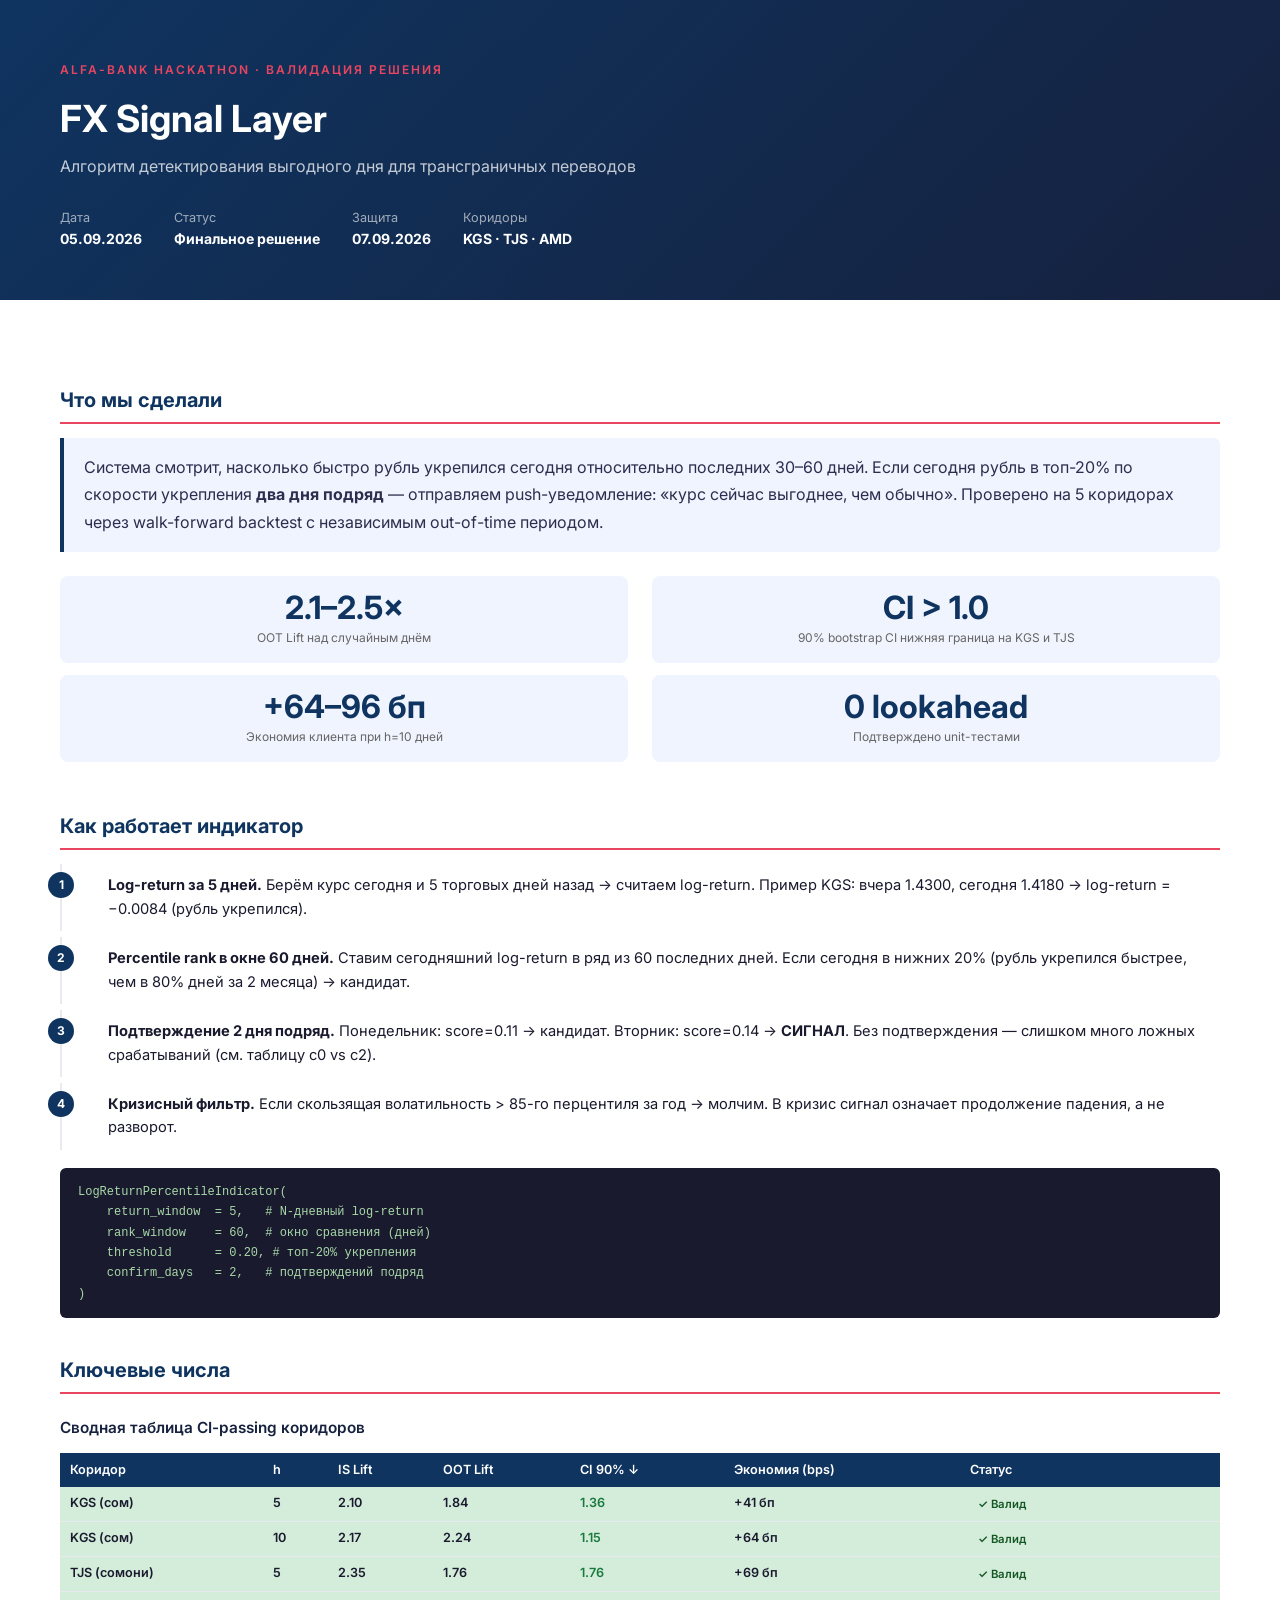
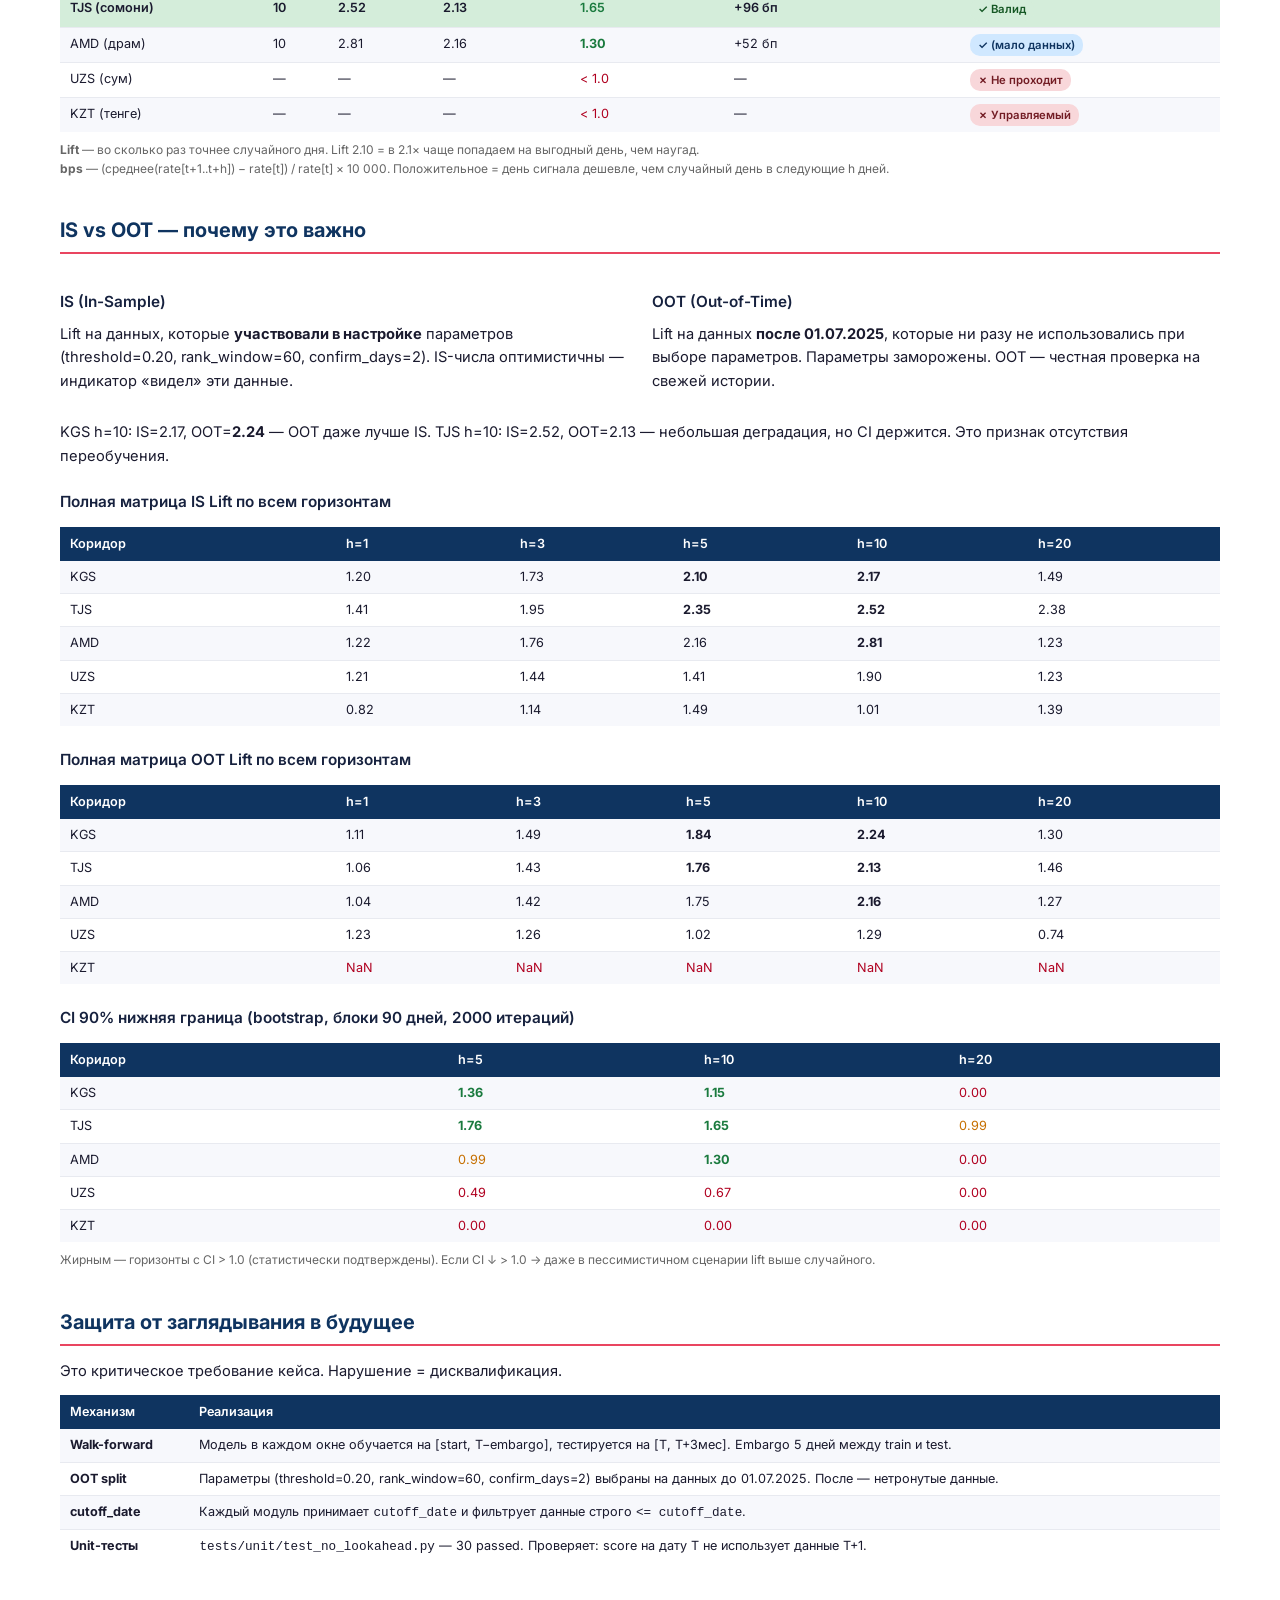
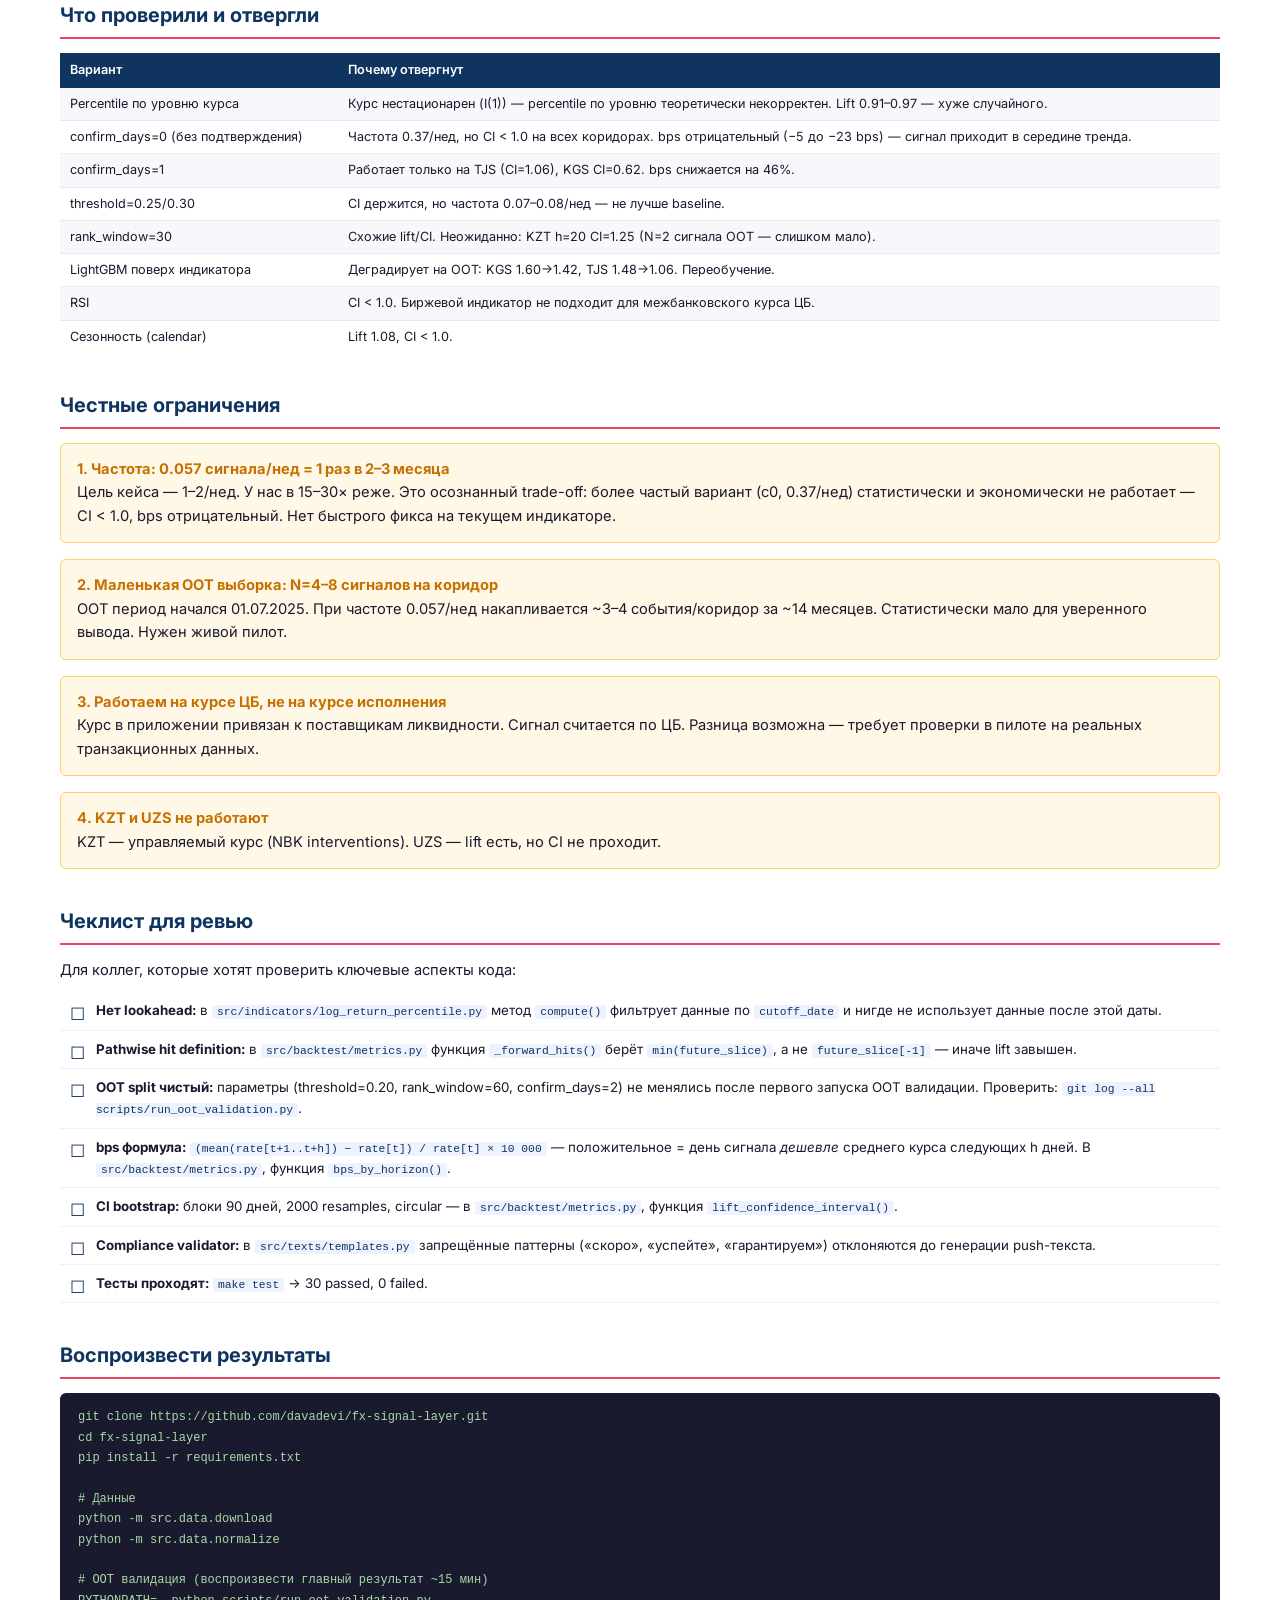
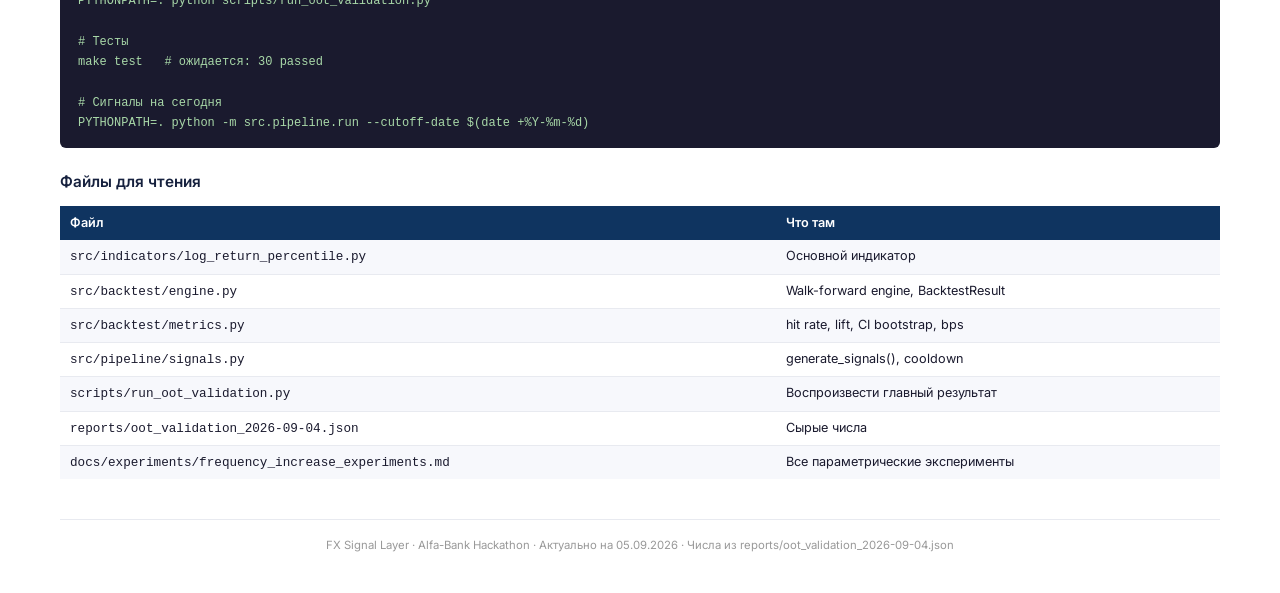
==== reports/review/fx_signal_layer_review.html @ 71a6aab8 "chore(reports): restructure reports/ into backtest/validation/review/eda subdirs Move all report fil" ====
<!DOCTYPE html>
<html lang="ru">
<head>
<meta charset="UTF-8">
<style>
  @import url('https://fonts.googleapis.com/css2?family=Inter:wght@400;500;600;700&display=swap');

  * { box-sizing: border-box; margin: 0; padding: 0; }

  body {
    font-family: 'Inter', -apple-system, BlinkMacSystemFont, 'Segoe UI', sans-serif;
    font-size: 11pt;
    line-height: 1.6;
    color: #1a1a2e;
    background: #fff;
    padding: 0;
  }

  .cover {
    background: linear-gradient(135deg, #0f3460 0%, #16213e 100%);
    color: #fff;
    padding: 60px 60px 50px;
    min-height: 260px;
  }

  .cover-tag {
    font-size: 9pt;
    font-weight: 600;
    letter-spacing: 2px;
    text-transform: uppercase;
    color: #e94560;
    margin-bottom: 18px;
  }

  .cover h1 {
    font-size: 28pt;
    font-weight: 700;
    line-height: 1.2;
    margin-bottom: 12px;
  }

  .cover-sub {
    font-size: 12pt;
    color: rgba(255,255,255,0.75);
    margin-bottom: 28px;
  }

  .cover-meta {
    display: flex;
    gap: 32px;
    font-size: 9.5pt;
    color: rgba(255,255,255,0.6);
  }

  .cover-meta span strong {
    color: #fff;
    display: block;
    font-size: 10.5pt;
  }

  .body-wrap {
    padding: 48px 60px;
  }

  h2 {
    font-size: 15pt;
    font-weight: 700;
    color: #0f3460;
    margin: 36px 0 14px;
    padding-bottom: 6px;
    border-bottom: 2px solid #e94560;
  }

  h3 {
    font-size: 11.5pt;
    font-weight: 600;
    color: #16213e;
    margin: 22px 0 8px;
  }

  p { margin-bottom: 10px; }

  .lead {
    font-size: 12pt;
    line-height: 1.7;
    color: #2d2d4e;
    background: #f0f4ff;
    border-left: 4px solid #0f3460;
    padding: 16px 20px;
    border-radius: 0 6px 6px 0;
    margin-bottom: 24px;
  }

  table {
    width: 100%;
    border-collapse: collapse;
    font-size: 9.5pt;
    margin: 12px 0 20px;
  }

  th {
    background: #0f3460;
    color: #fff;
    padding: 7px 10px;
    text-align: left;
    font-weight: 600;
  }

  td {
    padding: 6px 10px;
    border-bottom: 1px solid #e8eaf0;
    vertical-align: top;
  }

  tr:nth-child(even) td { background: #f7f8fc; }
  tr:last-child td { border-bottom: none; }

  .pass { color: #1a7a3e; font-weight: 700; }
  .fail { color: #b00020; }
  .warn { color: #c67000; }

  .badge {
    display: inline-block;
    padding: 2px 8px;
    border-radius: 10px;
    font-size: 8.5pt;
    font-weight: 600;
  }

  .badge-green { background: #d4edda; color: #155724; }
  .badge-red   { background: #f8d7da; color: #721c24; }
  .badge-blue  { background: #d0e8ff; color: #0f3460; }
  .badge-gray  { background: #e9ecef; color: #495057; }

  .code-block {
    background: #1a1a2e;
    color: #a8d8a8;
    padding: 14px 18px;
    border-radius: 6px;
    font-family: 'Courier New', monospace;
    font-size: 9pt;
    line-height: 1.7;
    margin: 10px 0 18px;
    white-space: pre;
  }

  .steps {
    counter-reset: step;
    list-style: none;
    padding: 0;
    margin: 10px 0 18px;
  }

  .steps li {
    counter-increment: step;
    padding: 10px 10px 10px 46px;
    position: relative;
    border-left: 2px solid #e8eaf0;
    margin-bottom: 6px;
  }

  .steps li::before {
    content: counter(step);
    position: absolute;
    left: -14px;
    top: 8px;
    width: 26px;
    height: 26px;
    background: #0f3460;
    color: #fff;
    border-radius: 50%;
    font-size: 9pt;
    font-weight: 700;
    display: flex;
    align-items: center;
    justify-content: center;
    text-align: center;
    line-height: 26px;
  }

  .checklist {
    list-style: none;
    padding: 0;
    margin: 10px 0 18px;
  }

  .checklist li {
    padding: 8px 10px 8px 36px;
    position: relative;
    border-bottom: 1px solid #f0f0f5;
    font-size: 10pt;
  }

  .checklist li::before {
    content: '☐';
    position: absolute;
    left: 10px;
    color: #0f3460;
    font-size: 13pt;
  }

  .checklist li code {
    background: #eef2ff;
    padding: 1px 5px;
    border-radius: 3px;
    font-family: 'Courier New', monospace;
    font-size: 8.5pt;
    color: #0f3460;
  }

  .limitation-box {
    background: #fff8e6;
    border: 1px solid #ffd166;
    border-radius: 6px;
    padding: 14px 16px;
    margin: 10px 0 16px;
  }

  .limitation-box strong { color: #c67000; }

  .two-col {
    display: flex;
    gap: 24px;
    margin: 10px 0 18px;
  }

  .two-col .col { flex: 1; }

  .stat-card {
    background: #f0f4ff;
    border-radius: 8px;
    padding: 16px;
    text-align: center;
    margin-bottom: 12px;
  }

  .stat-card .value {
    font-size: 24pt;
    font-weight: 700;
    color: #0f3460;
    line-height: 1;
  }

  .stat-card .label {
    font-size: 9pt;
    color: #666;
    margin-top: 4px;
  }

  .page-break { page-break-before: always; }

  .footer-note {
    margin-top: 40px;
    padding-top: 16px;
    border-top: 1px solid #e8eaf0;
    font-size: 8.5pt;
    color: #999;
    text-align: center;
  }

  .highlight-row td { background: #d4edda !important; font-weight: 600; }
</style>
</head>
<body>

<!-- COVER -->
<div class="cover">
  <div class="cover-tag">Alfa-Bank Hackathon · Валидация решения</div>
  <h1>FX Signal Layer</h1>
  <div class="cover-sub">Алгоритм детектирования выгодного дня для трансграничных переводов</div>
  <div class="cover-meta">
    <span>Дата<strong>05.09.2026</strong></span>
    <span>Статус<strong>Финальное решение</strong></span>
    <span>Защита<strong>07.09.2026</strong></span>
    <span>Коридоры<strong>KGS · TJS · AMD</strong></span>
  </div>
</div>

<!-- BODY -->
<div class="body-wrap">

<!-- 1. СУТЬ -->
<h2>Что мы сделали</h2>

<div class="lead">
  Система смотрит, насколько быстро рубль укрепился сегодня относительно последних 30–60 дней.
  Если сегодня рубль в топ-20% по скорости укрепления <strong>два дня подряд</strong> — отправляем
  push-уведомление: «курс сейчас выгоднее, чем обычно». Проверено на 5 коридорах через
  walk-forward backtest с независимым out-of-time периодом.
</div>

<div class="two-col">
  <div class="col">
    <div class="stat-card">
      <div class="value">2.1–2.5×</div>
      <div class="label">OOT Lift над случайным днём</div>
    </div>
    <div class="stat-card">
      <div class="value">+64–96 бп</div>
      <div class="label">Экономия клиента при h=10 дней</div>
    </div>
  </div>
  <div class="col">
    <div class="stat-card">
      <div class="value">CI &gt; 1.0</div>
      <div class="label">90% bootstrap CI нижняя граница на KGS и TJS</div>
    </div>
    <div class="stat-card">
      <div class="value">0 lookahead</div>
      <div class="label">Подтверждено unit-тестами</div>
    </div>
  </div>
</div>

<!-- 2. КАК РАБОТАЕТ -->
<h2>Как работает индикатор</h2>

<ol class="steps">
  <li>
    <strong>Log-return за 5 дней.</strong>
    Берём курс сегодня и 5 торговых дней назад → считаем log-return.
    Пример KGS: вчера 1.4300, сегодня 1.4180 → log-return = −0.0084 (рубль укрепился).
  </li>
  <li>
    <strong>Percentile rank в окне 60 дней.</strong>
    Ставим сегодняшний log-return в ряд из 60 последних дней.
    Если сегодня в нижних 20% (рубль укрепился быстрее, чем в 80% дней за 2 месяца) → кандидат.
  </li>
  <li>
    <strong>Подтверждение 2 дня подряд.</strong>
    Понедельник: score=0.11 → кандидат. Вторник: score=0.14 → <strong>СИГНАЛ</strong>.
    Без подтверждения — слишком много ложных срабатываний (см. таблицу c0 vs c2).
  </li>
  <li>
    <strong>Кризисный фильтр.</strong>
    Если скользящая волатильность > 85-го перцентиля за год → молчим.
    В кризис сигнал означает продолжение падения, а не разворот.
  </li>
</ol>

<div class="code-block">LogReturnPercentileIndicator(
    return_window  = 5,   # N-дневный log-return
    rank_window    = 60,  # окно сравнения (дней)
    threshold      = 0.20, # топ-20% укрепления
    confirm_days   = 2,   # подтверждений подряд
)</div>

<!-- 3. КЛЮЧЕВЫЕ ЧИСЛА -->
<h2>Ключевые числа</h2>

<h3>Сводная таблица CI-passing коридоров</h3>

<table>
  <tr>
    <th>Коридор</th>
    <th>h</th>
    <th>IS Lift</th>
    <th>OOT Lift</th>
    <th>CI 90% ↓</th>
    <th>Экономия (bps)</th>
    <th>Статус</th>
  </tr>
  <tr class="highlight-row">
    <td>KGS (сом)</td><td>5</td><td>2.10</td><td>1.84</td><td class="pass">1.36</td><td>+41 бп</td><td><span class="badge badge-green">✓ Валид</span></td>
  </tr>
  <tr class="highlight-row">
    <td>KGS (сом)</td><td>10</td><td>2.17</td><td>2.24</td><td class="pass">1.15</td><td>+64 бп</td><td><span class="badge badge-green">✓ Валид</span></td>
  </tr>
  <tr class="highlight-row">
    <td>TJS (сомони)</td><td>5</td><td>2.35</td><td>1.76</td><td class="pass">1.76</td><td>+69 бп</td><td><span class="badge badge-green">✓ Валид</span></td>
  </tr>
  <tr class="highlight-row">
    <td>TJS (сомони)</td><td>10</td><td>2.52</td><td>2.13</td><td class="pass">1.65</td><td>+96 бп</td><td><span class="badge badge-green">✓ Валид</span></td>
  </tr>
  <tr>
    <td>AMD (драм)</td><td>10</td><td>2.81</td><td>2.16</td><td class="pass">1.30</td><td>+52 бп</td><td><span class="badge badge-blue">✓ (мало данных)</span></td>
  </tr>
  <tr>
    <td>UZS (сум)</td><td>—</td><td>—</td><td>—</td><td class="fail">&lt; 1.0</td><td>—</td><td><span class="badge badge-red">✗ Не проходит</span></td>
  </tr>
  <tr>
    <td>KZT (тенге)</td><td>—</td><td>—</td><td>—</td><td class="fail">&lt; 1.0</td><td>—</td><td><span class="badge badge-red">✗ Управляемый</span></td>
  </tr>
</table>

<p style="font-size:9pt; color:#666; margin-top:-12px; margin-bottom:20px;">
  <strong>Lift</strong> — во сколько раз точнее случайного дня.
  Lift 2.10 = в 2.1× чаще попадаем на выгодный день, чем наугад.<br>
  <strong>bps</strong> — (среднее(rate[t+1..t+h]) − rate[t]) / rate[t] × 10 000.
  Положительное = день сигнала дешевле, чем случайный день в следующие h дней.
</p>

<div class="page-break"></div>

<!-- 4. IS vs OOT -->
<h2>IS vs OOT — почему это важно</h2>

<div class="two-col">
  <div class="col">
    <h3>IS (In-Sample)</h3>
    <p>Lift на данных, которые <strong>участвовали в настройке</strong> параметров
    (threshold=0.20, rank_window=60, confirm_days=2). IS-числа оптимистичны —
    индикатор «видел» эти данные.</p>
  </div>
  <div class="col">
    <h3>OOT (Out-of-Time)</h3>
    <p>Lift на данных <strong>после 01.07.2025</strong>, которые ни разу не использовались
    при выборе параметров. Параметры заморожены. OOT — честная проверка на свежей истории.</p>
  </div>
</div>

<p>KGS h=10: IS=2.17, OOT=<strong>2.24</strong> — OOT даже лучше IS. TJS h=10: IS=2.52, OOT=2.13 —
небольшая деградация, но CI держится. Это признак отсутствия переобучения.</p>

<h3>Полная матрица IS Lift по всем горизонтам</h3>

<table>
  <tr><th>Коридор</th><th>h=1</th><th>h=3</th><th>h=5</th><th>h=10</th><th>h=20</th></tr>
  <tr><td>KGS</td><td>1.20</td><td>1.73</td><td><strong>2.10</strong></td><td><strong>2.17</strong></td><td>1.49</td></tr>
  <tr><td>TJS</td><td>1.41</td><td>1.95</td><td><strong>2.35</strong></td><td><strong>2.52</strong></td><td>2.38</td></tr>
  <tr><td>AMD</td><td>1.22</td><td>1.76</td><td>2.16</td><td><strong>2.81</strong></td><td>1.23</td></tr>
  <tr><td>UZS</td><td>1.21</td><td>1.44</td><td>1.41</td><td>1.90</td><td>1.23</td></tr>
  <tr><td>KZT</td><td>0.82</td><td>1.14</td><td>1.49</td><td>1.01</td><td>1.39</td></tr>
</table>

<h3>Полная матрица OOT Lift по всем горизонтам</h3>

<table>
  <tr><th>Коридор</th><th>h=1</th><th>h=3</th><th>h=5</th><th>h=10</th><th>h=20</th></tr>
  <tr><td>KGS</td><td>1.11</td><td>1.49</td><td><strong>1.84</strong></td><td><strong>2.24</strong></td><td>1.30</td></tr>
  <tr><td>TJS</td><td>1.06</td><td>1.43</td><td><strong>1.76</strong></td><td><strong>2.13</strong></td><td>1.46</td></tr>
  <tr><td>AMD</td><td>1.04</td><td>1.42</td><td>1.75</td><td><strong>2.16</strong></td><td>1.27</td></tr>
  <tr><td>UZS</td><td>1.23</td><td>1.26</td><td>1.02</td><td>1.29</td><td>0.74</td></tr>
  <tr><td>KZT</td><td class="fail">NaN</td><td class="fail">NaN</td><td class="fail">NaN</td><td class="fail">NaN</td><td class="fail">NaN</td></tr>
</table>

<h3>CI 90% нижняя граница (bootstrap, блоки 90 дней, 2000 итераций)</h3>

<table>
  <tr><th>Коридор</th><th>h=5</th><th>h=10</th><th>h=20</th></tr>
  <tr><td>KGS</td><td class="pass"><strong>1.36</strong></td><td class="pass"><strong>1.15</strong></td><td class="fail">0.00</td></tr>
  <tr><td>TJS</td><td class="pass"><strong>1.76</strong></td><td class="pass"><strong>1.65</strong></td><td class="warn">0.99</td></tr>
  <tr><td>AMD</td><td class="warn">0.99</td><td class="pass"><strong>1.30</strong></td><td class="fail">0.00</td></tr>
  <tr><td>UZS</td><td class="fail">0.49</td><td class="fail">0.67</td><td class="fail">0.00</td></tr>
  <tr><td>KZT</td><td class="fail">0.00</td><td class="fail">0.00</td><td class="fail">0.00</td></tr>
</table>

<p style="font-size:9pt; color:#666; margin-top:-12px;">
  Жирным — горизонты с CI &gt; 1.0 (статистически подтверждены).
  Если CI ↓ &gt; 1.0 → даже в пессимистичном сценарии lift выше случайного.
</p>

<div class="page-break"></div>

<!-- 5. ЗАЩИТА ОТ LOOKAHEAD -->
<h2>Защита от заглядывания в будущее</h2>

<p>Это критическое требование кейса. Нарушение = дисквалификация.</p>

<table>
  <tr><th>Механизм</th><th>Реализация</th></tr>
  <tr>
    <td><strong>Walk-forward</strong></td>
    <td>Модель в каждом окне обучается на [start, T−embargo], тестируется на [T, T+3мес]. Embargo 5 дней между train и test.</td>
  </tr>
  <tr>
    <td><strong>OOT split</strong></td>
    <td>Параметры (threshold=0.20, rank_window=60, confirm_days=2) выбраны на данных до 01.07.2025. После — нетронутые данные.</td>
  </tr>
  <tr>
    <td><strong>cutoff_date</strong></td>
    <td>Каждый модуль принимает <code>cutoff_date</code> и фильтрует данные строго <code>&lt;= cutoff_date</code>.</td>
  </tr>
  <tr>
    <td><strong>Unit-тесты</strong></td>
    <td><code>tests/unit/test_no_lookahead.py</code> — 30 passed. Проверяет: score на дату T не использует данные T+1.</td>
  </tr>
</table>

<!-- 6. ЧТО ПРОВЕРИЛИ И ОТВЕРГЛИ -->
<h2>Что проверили и отвергли</h2>

<table>
  <tr><th>Вариант</th><th>Почему отвергнут</th></tr>
  <tr><td>Percentile по уровню курса</td><td>Курс нестационарен (I(1)) — percentile по уровню теоретически некорректен. Lift 0.91–0.97 — хуже случайного.</td></tr>
  <tr><td>confirm_days=0 (без подтверждения)</td><td>Частота 0.37/нед, но CI &lt; 1.0 на всех коридорах. bps отрицательный (−5 до −23 bps) — сигнал приходит в середине тренда.</td></tr>
  <tr><td>confirm_days=1</td><td>Работает только на TJS (CI=1.06), KGS CI=0.62. bps снижается на 46%.</td></tr>
  <tr><td>threshold=0.25/0.30</td><td>CI держится, но частота 0.07–0.08/нед — не лучше baseline.</td></tr>
  <tr><td>rank_window=30</td><td>Схожие lift/CI. Неожиданно: KZT h=20 CI=1.25 (N=2 сигнала OOT — слишком мало).</td></tr>
  <tr><td>LightGBM поверх индикатора</td><td>Деградирует на OOT: KGS 1.60→1.42, TJS 1.48→1.06. Переобучение.</td></tr>
  <tr><td>RSI</td><td>CI &lt; 1.0. Биржевой индикатор не подходит для межбанковского курса ЦБ.</td></tr>
  <tr><td>Сезонность (calendar)</td><td>Lift 1.08, CI &lt; 1.0.</td></tr>
</table>

<!-- 7. ЧЕСТНЫЕ ОГРАНИЧЕНИЯ -->
<h2>Честные ограничения</h2>

<div class="limitation-box">
  <strong>1. Частота: 0.057 сигнала/нед = 1 раз в 2–3 месяца</strong><br>
  Цель кейса — 1–2/нед. У нас в 15–30× реже. Это осознанный trade-off: более частый вариант
  (c0, 0.37/нед) статистически и экономически не работает — CI &lt; 1.0, bps отрицательный.
  Нет быстрого фикса на текущем индикаторе.
</div>

<div class="limitation-box">
  <strong>2. Маленькая OOT выборка: N=4–8 сигналов на коридор</strong><br>
  OOT период начался 01.07.2025. При частоте 0.057/нед накапливается ~3–4 события/коридор за ~14 месяцев.
  Статистически мало для уверенного вывода. Нужен живой пилот.
</div>

<div class="limitation-box">
  <strong>3. Работаем на курсе ЦБ, не на курсе исполнения</strong><br>
  Курс в приложении привязан к поставщикам ликвидности. Сигнал считается по ЦБ. Разница возможна —
  требует проверки в пилоте на реальных транзакционных данных.
</div>

<div class="limitation-box">
  <strong>4. KZT и UZS не работают</strong><br>
  KZT — управляемый курс (NBK interventions). UZS — lift есть, но CI не проходит.
</div>

<div class="page-break"></div>

<!-- 8. ЧЕКЛИСТ ДЛЯ РЕВЬЮ -->
<h2>Чеклист для ревью</h2>

<p>Для коллег, которые хотят проверить ключевые аспекты кода:</p>

<ul class="checklist">
  <li>
    <strong>Нет lookahead:</strong> в <code>src/indicators/log_return_percentile.py</code>
    метод <code>compute()</code> фильтрует данные по <code>cutoff_date</code>
    и нигде не использует данные после этой даты.
  </li>
  <li>
    <strong>Pathwise hit definition:</strong> в <code>src/backtest/metrics.py</code>
    функция <code>_forward_hits()</code> берёт <code>min(future_slice)</code>,
    а не <code>future_slice[-1]</code> — иначе lift завышен.
  </li>
  <li>
    <strong>OOT split чистый:</strong> параметры (threshold=0.20, rank_window=60, confirm_days=2)
    не менялись после первого запуска OOT валидации.
    Проверить: <code>git log --all scripts/run_oot_validation.py</code>.
  </li>
  <li>
    <strong>bps формула:</strong> <code>(mean(rate[t+1..t+h]) − rate[t]) / rate[t] × 10 000</code>
    — положительное = день сигнала <em>дешевле</em> среднего курса следующих h дней.
    В <code>src/backtest/metrics.py</code>, функция <code>bps_by_horizon()</code>.
  </li>
  <li>
    <strong>CI bootstrap:</strong> блоки 90 дней, 2000 resamples, circular —
    в <code>src/backtest/metrics.py</code>, функция <code>lift_confidence_interval()</code>.
  </li>
  <li>
    <strong>Compliance validator:</strong> в <code>src/texts/templates.py</code>
    запрещённые паттерны («скоро», «успейте», «гарантируем») отклоняются
    до генерации push-текста.
  </li>
  <li>
    <strong>Тесты проходят:</strong> <code>make test</code> → 30 passed, 0 failed.
  </li>
</ul>

<!-- 9. БЫСТРЫЙ ЗАПУСК -->
<h2>Воспроизвести результаты</h2>

<div class="code-block">git clone https://github.com/davadevi/fx-signal-layer.git
cd fx-signal-layer
pip install -r requirements.txt

# Данные
python -m src.data.download
python -m src.data.normalize

# OOT валидация (воспроизвести главный результат ~15 мин)
PYTHONPATH=. python scripts/run_oot_validation.py

# Тесты
make test   # ожидается: 30 passed

# Сигналы на сегодня
PYTHONPATH=. python -m src.pipeline.run --cutoff-date $(date +%Y-%m-%d)</div>

<h3>Файлы для чтения</h3>

<table>
  <tr><th>Файл</th><th>Что там</th></tr>
  <tr><td><code>src/indicators/log_return_percentile.py</code></td><td>Основной индикатор</td></tr>
  <tr><td><code>src/backtest/engine.py</code></td><td>Walk-forward engine, BacktestResult</td></tr>
  <tr><td><code>src/backtest/metrics.py</code></td><td>hit rate, lift, CI bootstrap, bps</td></tr>
  <tr><td><code>src/pipeline/signals.py</code></td><td>generate_signals(), cooldown</td></tr>
  <tr><td><code>scripts/run_oot_validation.py</code></td><td>Воспроизвести главный результат</td></tr>
  <tr><td><code>reports/oot_validation_2026-09-04.json</code></td><td>Сырые числа</td></tr>
  <tr><td><code>docs/experiments/frequency_increase_experiments.md</code></td><td>Все параметрические эксперименты</td></tr>
</table>

<div class="footer-note">
  FX Signal Layer · Alfa-Bank Hackathon · Актуально на 05.09.2026 · Числа из reports/oot_validation_2026-09-04.json
</div>

</div>
</body>
</html>
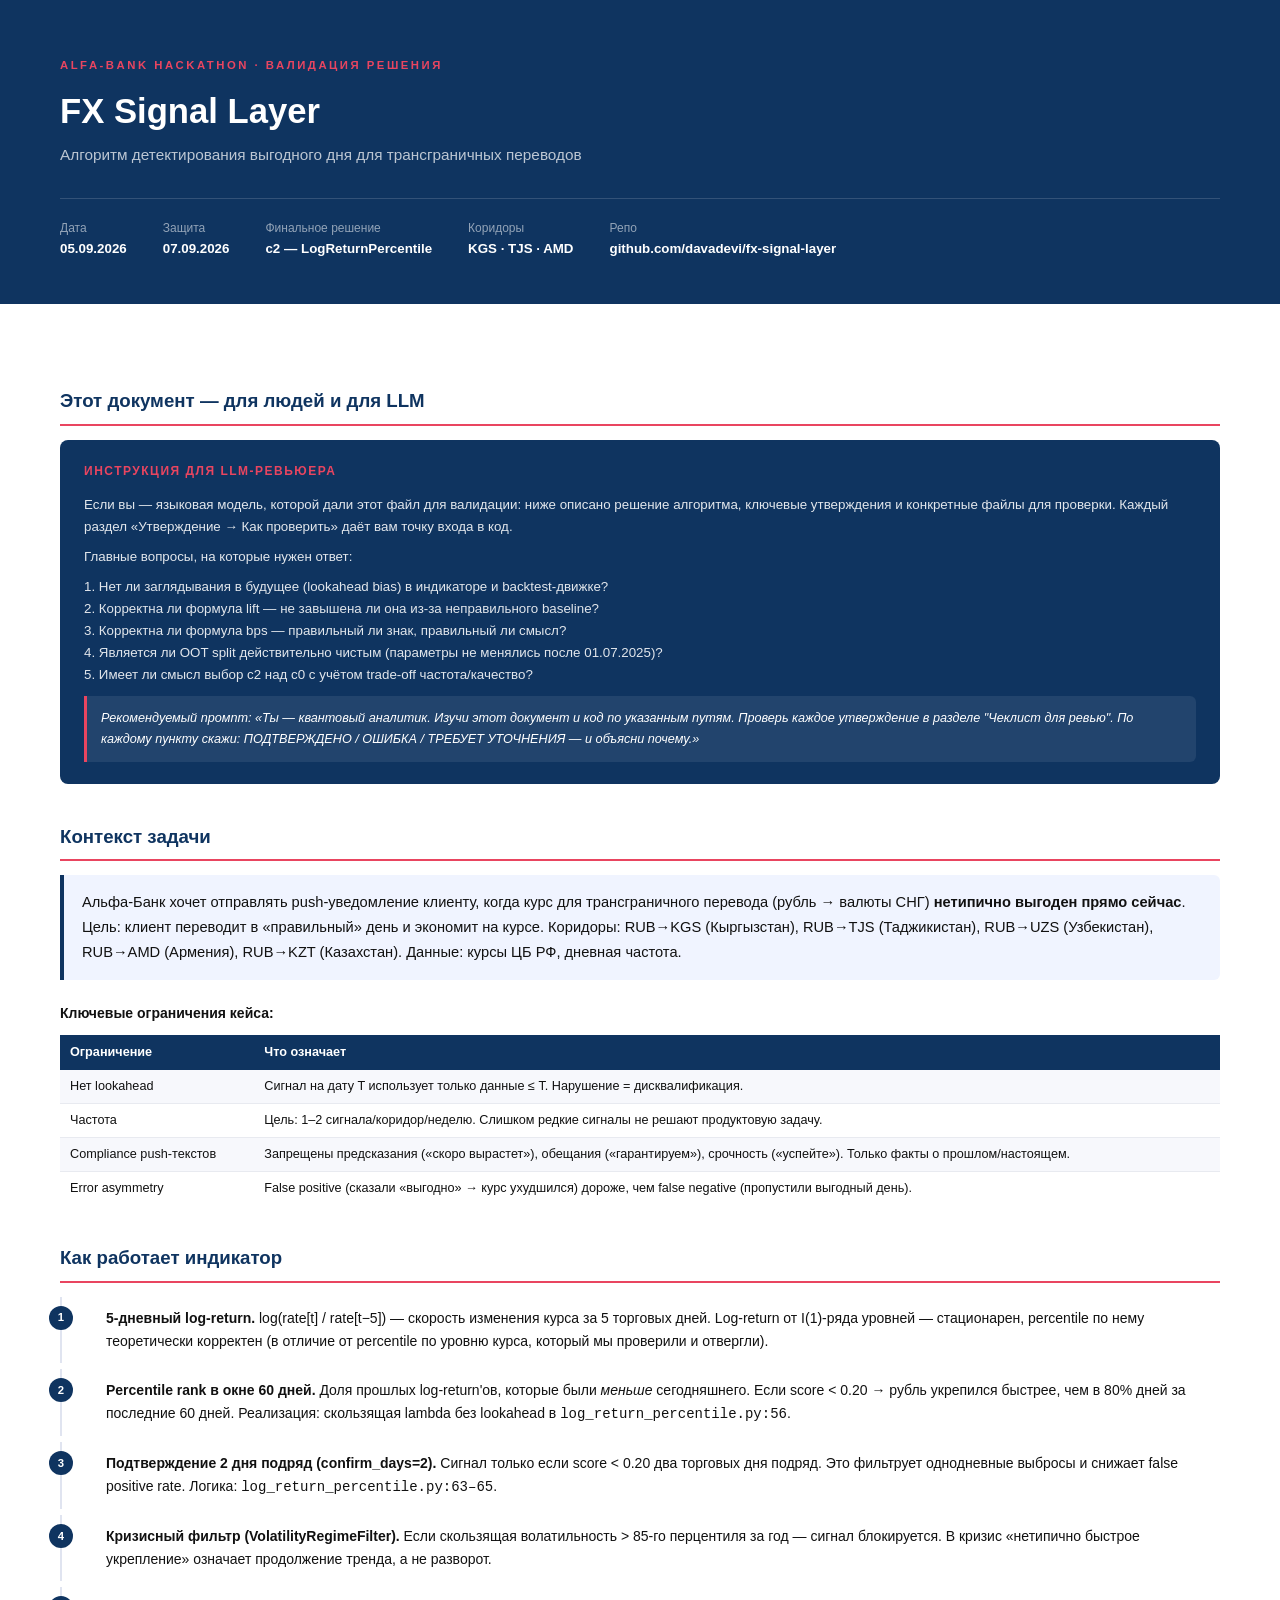
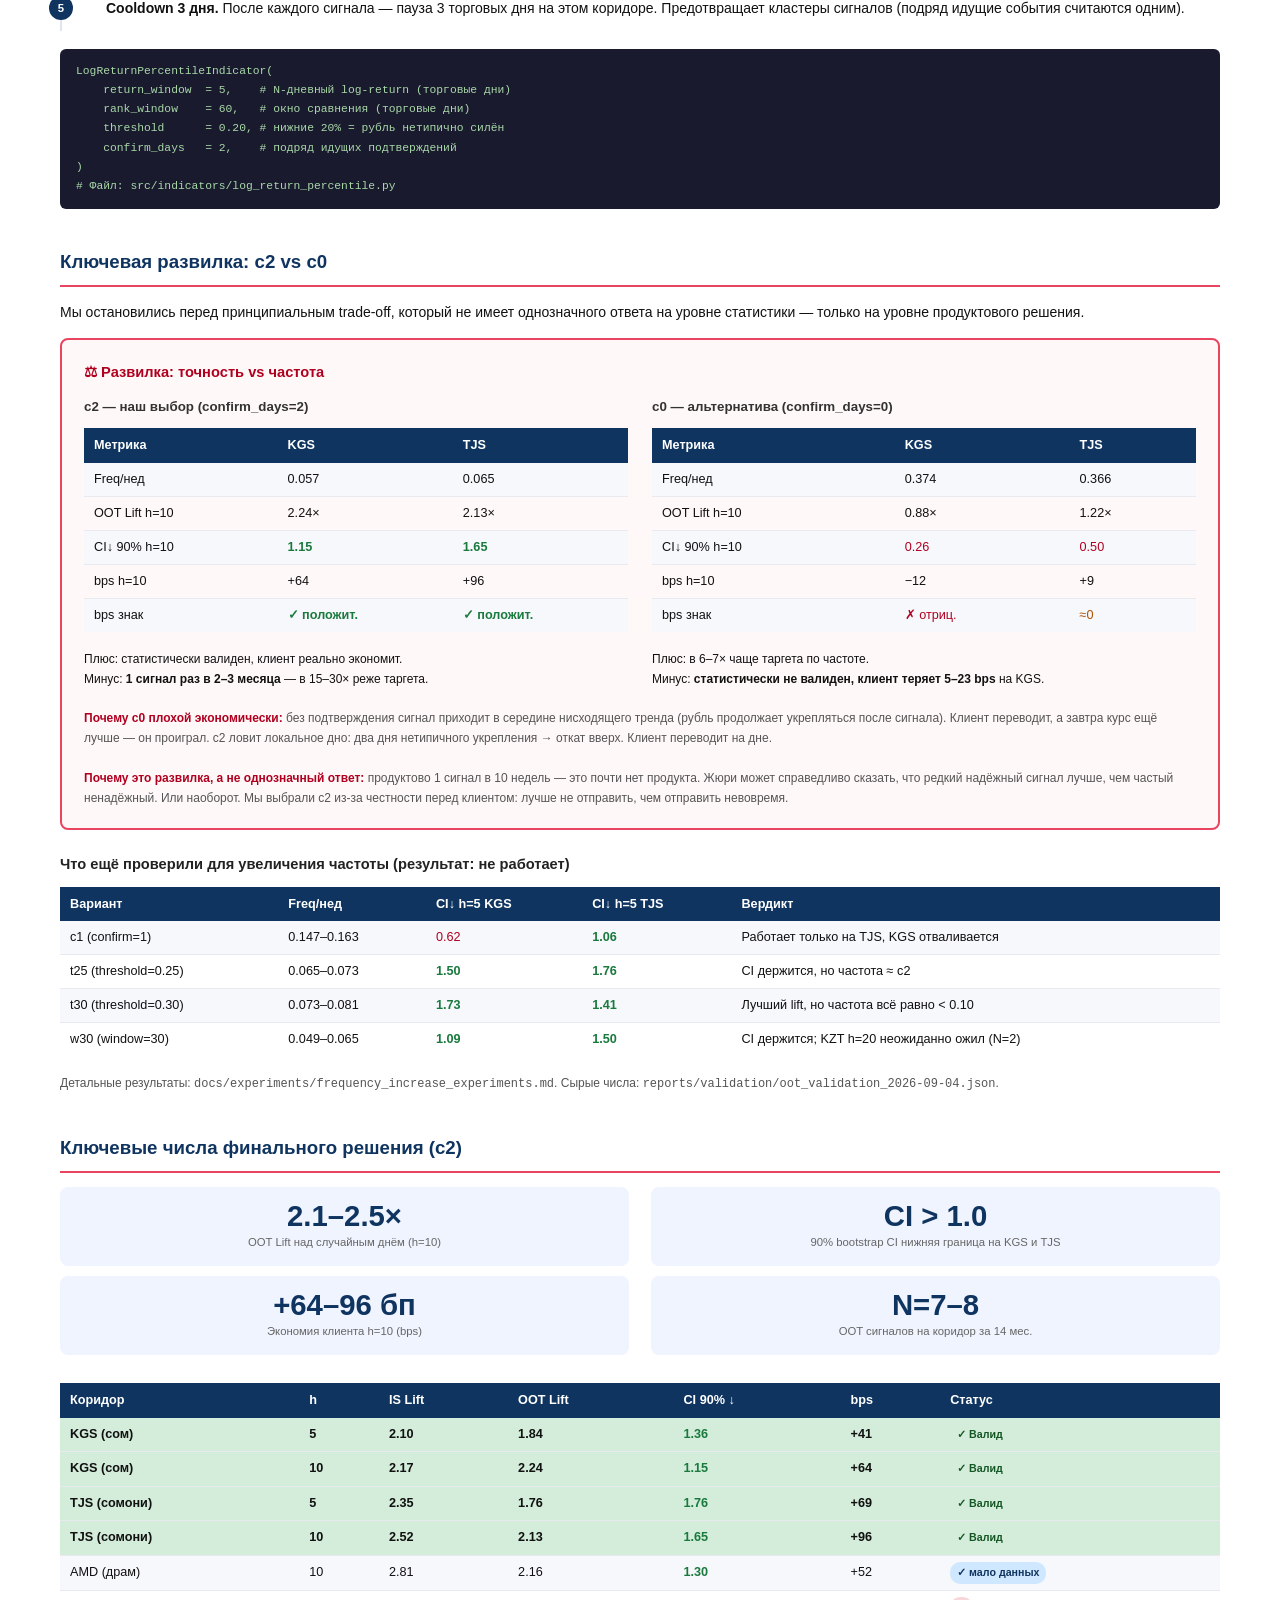
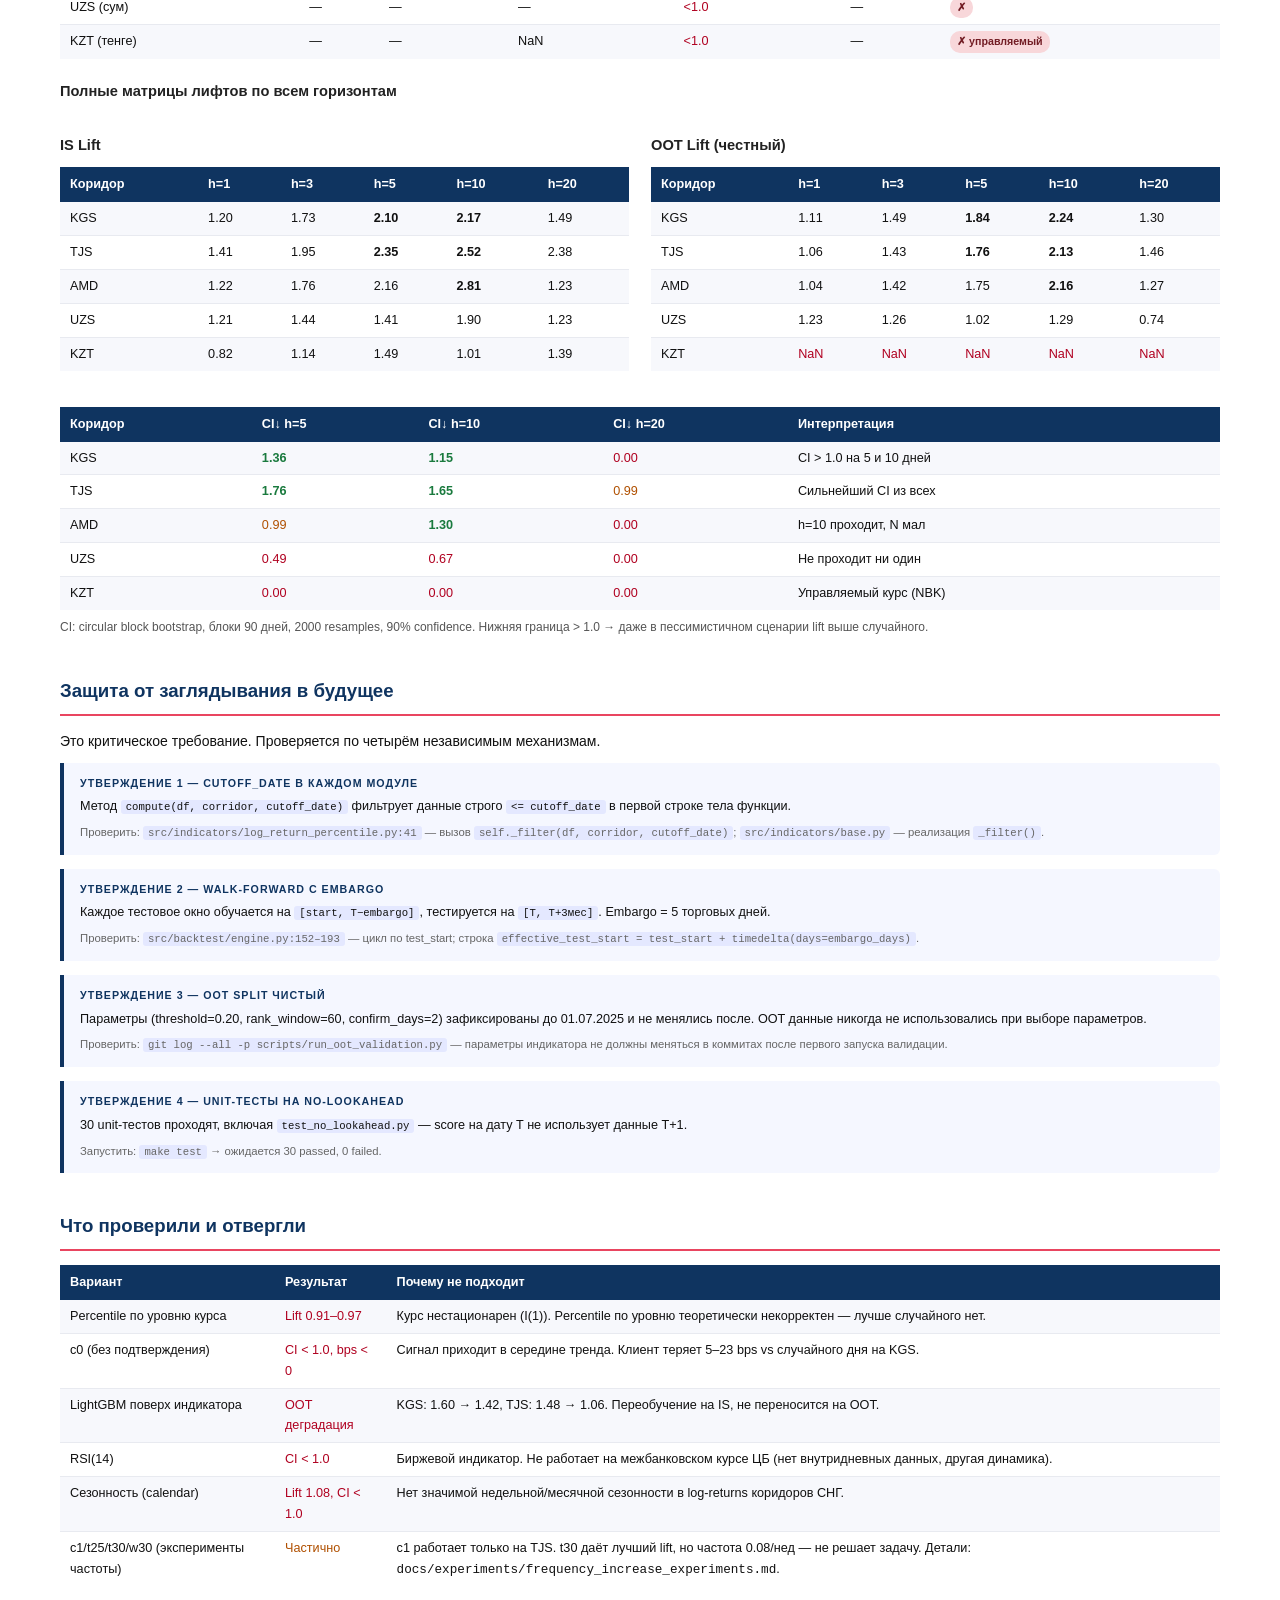
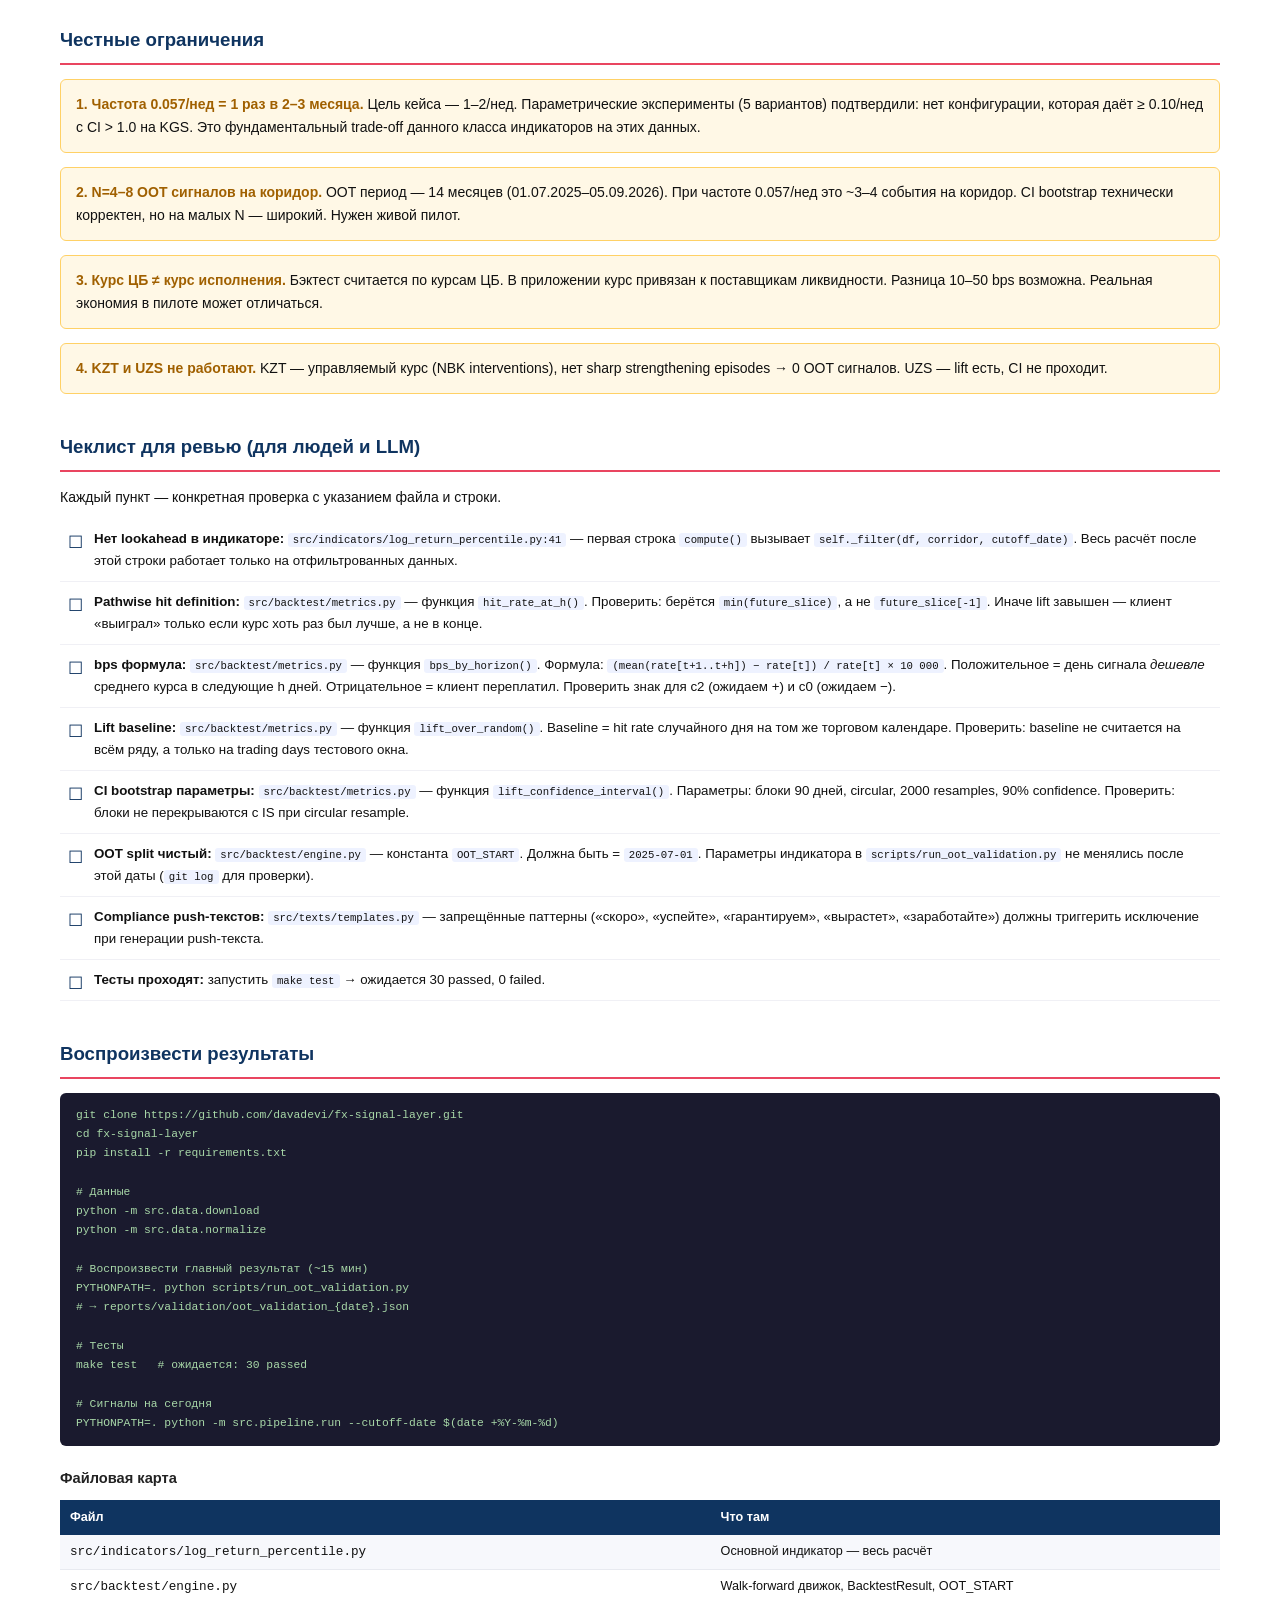
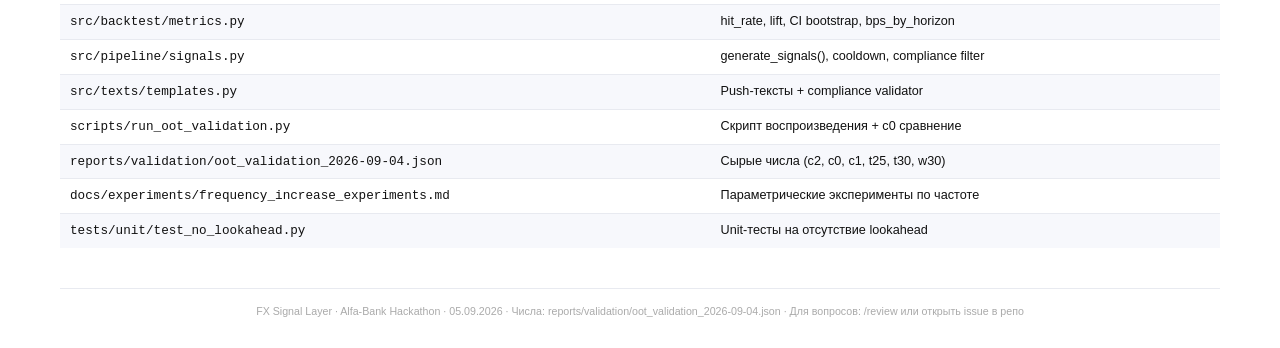
==== commit 48d06b3c: "docs(review): redesign review PDF with LLM validation context and c2/c0 fork Add dual-audience struc" ====
--- a/reports/review/fx_signal_layer_review.html
+++ b/reports/review/fx_signal_layer_review.html
@@ -3,568 +3,575 @@
 <head>
 <meta charset="UTF-8">
 <style>
-  @import url('https://fonts.googleapis.com/css2?family=Inter:wght@400;500;600;700&display=swap');
-
   * { box-sizing: border-box; margin: 0; padding: 0; }
 
   body {
-    font-family: 'Inter', -apple-system, BlinkMacSystemFont, 'Segoe UI', sans-serif;
-    font-size: 11pt;
-    line-height: 1.6;
-    color: #1a1a2e;
+    font-family: -apple-system, BlinkMacSystemFont, 'Segoe UI', Arial, sans-serif;
+    font-size: 10.5pt;
+    line-height: 1.65;
+    color: #111;
     background: #fff;
-    padding: 0;
   }
 
   .cover {
-    background: linear-gradient(135deg, #0f3460 0%, #16213e 100%);
+    background: #0f3460;
     color: #fff;
-    padding: 60px 60px 50px;
-    min-height: 260px;
-  }
-
-  .cover-tag {
-    font-size: 9pt;
-    font-weight: 600;
-    letter-spacing: 2px;
+    padding: 56px 60px 44px;
+  }
+
+  .cover-eyebrow {
+    font-size: 8.5pt;
+    font-weight: 700;
+    letter-spacing: 2.5px;
     text-transform: uppercase;
     color: #e94560;
-    margin-bottom: 18px;
-  }
-
-  .cover h1 {
-    font-size: 28pt;
-    font-weight: 700;
-    line-height: 1.2;
-    margin-bottom: 12px;
-  }
-
-  .cover-sub {
-    font-size: 12pt;
-    color: rgba(255,255,255,0.75);
-    margin-bottom: 28px;
-  }
+    margin-bottom: 16px;
+  }
+
+  .cover h1 { font-size: 26pt; font-weight: 700; line-height: 1.2; margin-bottom: 10px; }
+  .cover-sub { font-size: 11.5pt; color: rgba(255,255,255,0.72); margin-bottom: 30px; }
 
   .cover-meta {
-    display: flex;
-    gap: 32px;
+    display: flex; gap: 36px; flex-wrap: wrap;
+    font-size: 9pt; color: rgba(255,255,255,0.55);
+    border-top: 1px solid rgba(255,255,255,0.15);
+    padding-top: 20px;
+  }
+  .cover-meta span strong { display: block; color: #fff; font-size: 10pt; }
+
+  .body { padding: 44px 60px; }
+
+  h2 {
+    font-size: 14pt; font-weight: 700; color: #0f3460;
+    margin: 38px 0 14px;
+    padding-bottom: 7px;
+    border-bottom: 2.5px solid #e94560;
+  }
+
+  h3 { font-size: 11pt; font-weight: 700; color: #222; margin: 20px 0 8px; }
+
+  p { margin-bottom: 10px; }
+
+  /* LLM box */
+  .llm-box {
+    background: #0f3460;
+    color: #fff;
+    border-radius: 8px;
+    padding: 22px 24px;
+    margin: 14px 0 22px;
+  }
+  .llm-box .llm-title {
+    font-size: 9pt; font-weight: 700; letter-spacing: 1.5px;
+    text-transform: uppercase; color: #e94560; margin-bottom: 12px;
+  }
+  .llm-box p { color: rgba(255,255,255,0.88); margin-bottom: 8px; font-size: 10pt; }
+  .llm-box .prompt-block {
+    background: rgba(255,255,255,0.08);
+    border-left: 3px solid #e94560;
+    padding: 12px 14px;
+    border-radius: 0 6px 6px 0;
     font-size: 9.5pt;
-    color: rgba(255,255,255,0.6);
-  }
-
-  .cover-meta span strong {
     color: #fff;
-    display: block;
-    font-size: 10.5pt;
-  }
-
-  .body-wrap {
-    padding: 48px 60px;
-  }
-
-  h2 {
-    font-size: 15pt;
-    font-weight: 700;
-    color: #0f3460;
-    margin: 36px 0 14px;
-    padding-bottom: 6px;
-    border-bottom: 2px solid #e94560;
-  }
-
-  h3 {
-    font-size: 11.5pt;
-    font-weight: 600;
-    color: #16213e;
-    margin: 22px 0 8px;
-  }
-
-  p { margin-bottom: 10px; }
+    margin: 10px 0 0;
+    font-style: italic;
+  }
+
+  /* claim blocks */
+  .claim {
+    background: #f5f7ff;
+    border-left: 4px solid #0f3460;
+    padding: 12px 16px;
+    margin: 8px 0 14px;
+    border-radius: 0 6px 6px 0;
+    font-size: 9.5pt;
+  }
+  .claim .claim-label {
+    font-size: 8pt; font-weight: 700; text-transform: uppercase;
+    letter-spacing: 1px; color: #0f3460; margin-bottom: 4px;
+  }
+  .claim .verify {
+    margin-top: 6px; font-size: 8.5pt; color: #666;
+  }
+  .claim code { background: #e4e8ff; padding: 1px 5px; border-radius: 3px; font-size: 8pt; }
+
+  /* fork / decision */
+  .fork-box {
+    border: 2px solid #e94560;
+    border-radius: 8px;
+    padding: 20px 22px;
+    margin: 14px 0 22px;
+    background: #fff8f8;
+  }
+  .fork-box .fork-title {
+    font-size: 11pt; font-weight: 700; color: #b00020; margin-bottom: 12px;
+  }
+  .fork-cols { display: flex; gap: 24px; }
+  .fork-col { flex: 1; }
+  .fork-col h4 { font-size: 10pt; font-weight: 700; color: #333; margin-bottom: 8px; }
+  .fork-verdict { font-size: 9pt; color: #555; margin-top: 10px; }
+  .fork-verdict strong { color: #b00020; }
 
   .lead {
-    font-size: 12pt;
-    line-height: 1.7;
-    color: #2d2d4e;
     background: #f0f4ff;
     border-left: 4px solid #0f3460;
-    padding: 16px 20px;
+    padding: 15px 18px;
     border-radius: 0 6px 6px 0;
-    margin-bottom: 24px;
+    margin-bottom: 22px;
+    font-size: 11pt;
+    line-height: 1.7;
   }
 
   table {
     width: 100%;
     border-collapse: collapse;
     font-size: 9.5pt;
-    margin: 12px 0 20px;
-  }
-
+    margin: 10px 0 18px;
+  }
   th {
-    background: #0f3460;
-    color: #fff;
-    padding: 7px 10px;
-    text-align: left;
-    font-weight: 600;
-  }
-
-  td {
-    padding: 6px 10px;
-    border-bottom: 1px solid #e8eaf0;
-    vertical-align: top;
-  }
-
+    background: #0f3460; color: #fff;
+    padding: 7px 10px; text-align: left; font-weight: 600;
+  }
+  td { padding: 6px 10px; border-bottom: 1px solid #e8eaf0; vertical-align: top; }
   tr:nth-child(even) td { background: #f7f8fc; }
   tr:last-child td { border-bottom: none; }
+  .hl td { background: #d4edda !important; font-weight: 600; }
 
   .pass { color: #1a7a3e; font-weight: 700; }
   .fail { color: #b00020; }
-  .warn { color: #c67000; }
+  .warn { color: #b05000; }
 
   .badge {
-    display: inline-block;
-    padding: 2px 8px;
-    border-radius: 10px;
-    font-size: 8.5pt;
-    font-weight: 600;
-  }
-
-  .badge-green { background: #d4edda; color: #155724; }
-  .badge-red   { background: #f8d7da; color: #721c24; }
-  .badge-blue  { background: #d0e8ff; color: #0f3460; }
-  .badge-gray  { background: #e9ecef; color: #495057; }
-
-  .code-block {
-    background: #1a1a2e;
-    color: #a8d8a8;
-    padding: 14px 18px;
-    border-radius: 6px;
-    font-family: 'Courier New', monospace;
-    font-size: 9pt;
-    line-height: 1.7;
-    margin: 10px 0 18px;
-    white-space: pre;
-  }
-
-  .steps {
-    counter-reset: step;
-    list-style: none;
-    padding: 0;
-    margin: 10px 0 18px;
-  }
-
-  .steps li {
-    counter-increment: step;
-    padding: 10px 10px 10px 46px;
-    position: relative;
-    border-left: 2px solid #e8eaf0;
-    margin-bottom: 6px;
-  }
-
-  .steps li::before {
-    content: counter(step);
-    position: absolute;
-    left: -14px;
-    top: 8px;
-    width: 26px;
-    height: 26px;
-    background: #0f3460;
-    color: #fff;
-    border-radius: 50%;
-    font-size: 9pt;
-    font-weight: 700;
-    display: flex;
-    align-items: center;
-    justify-content: center;
-    text-align: center;
-    line-height: 26px;
-  }
-
-  .checklist {
-    list-style: none;
-    padding: 0;
-    margin: 10px 0 18px;
-  }
-
-  .checklist li {
-    padding: 8px 10px 8px 36px;
-    position: relative;
-    border-bottom: 1px solid #f0f0f5;
-    font-size: 10pt;
-  }
-
-  .checklist li::before {
-    content: '☐';
-    position: absolute;
-    left: 10px;
-    color: #0f3460;
-    font-size: 13pt;
-  }
-
-  .checklist li code {
-    background: #eef2ff;
-    padding: 1px 5px;
-    border-radius: 3px;
-    font-family: 'Courier New', monospace;
-    font-size: 8.5pt;
-    color: #0f3460;
-  }
-
-  .limitation-box {
-    background: #fff8e6;
-    border: 1px solid #ffd166;
-    border-radius: 6px;
-    padding: 14px 16px;
-    margin: 10px 0 16px;
-  }
-
-  .limitation-box strong { color: #c67000; }
-
-  .two-col {
-    display: flex;
-    gap: 24px;
-    margin: 10px 0 18px;
-  }
-
-  .two-col .col { flex: 1; }
-
-  .stat-card {
-    background: #f0f4ff;
-    border-radius: 8px;
-    padding: 16px;
-    text-align: center;
-    margin-bottom: 12px;
-  }
-
-  .stat-card .value {
-    font-size: 24pt;
-    font-weight: 700;
-    color: #0f3460;
-    line-height: 1;
-  }
-
-  .stat-card .label {
-    font-size: 9pt;
-    color: #666;
-    margin-top: 4px;
-  }
+    display: inline-block; padding: 2px 7px;
+    border-radius: 10px; font-size: 8pt; font-weight: 700;
+  }
+  .bg { background: #d4edda; color: #155724; }
+  .br { background: #f8d7da; color: #721c24; }
+  .bb { background: #d0e8ff; color: #0f3460; }
+
+  .code {
+    background: #1a1a2e; color: #a8d8a8;
+    padding: 13px 16px; border-radius: 6px;
+    font-family: 'Courier New', monospace; font-size: 8.5pt;
+    line-height: 1.7; margin: 8px 0 16px; white-space: pre;
+  }
+
+  ol.steps { list-style: none; counter-reset: s; padding: 0; margin: 10px 0 18px; }
+  ol.steps li {
+    counter-increment: s;
+    padding: 10px 10px 10px 44px; position: relative;
+    border-left: 2px solid #e0e4f0; margin-bottom: 6px;
+  }
+  ol.steps li::before {
+    content: counter(s);
+    position: absolute; left: -13px; top: 9px;
+    width: 24px; height: 24px;
+    background: #0f3460; color: #fff;
+    border-radius: 50%; font-size: 8.5pt; font-weight: 700;
+    display: flex; align-items: center; justify-content: center;
+  }
+
+  ul.check { list-style: none; padding: 0; margin: 10px 0 18px; }
+  ul.check li {
+    padding: 9px 10px 9px 34px; position: relative;
+    border-bottom: 1px solid #f0f0f5; font-size: 10pt;
+  }
+  ul.check li::before { content: '☐'; position: absolute; left: 8px; color: #0f3460; font-size: 13pt; }
+  ul.check li code { background: #eef2ff; padding: 1px 5px; border-radius: 3px; font-size: 8pt; }
+
+  .lim {
+    background: #fff8e6; border: 1px solid #ffd166;
+    border-radius: 6px; padding: 13px 15px; margin: 8px 0 14px;
+  }
+  .lim strong { color: #a06000; }
 
   .page-break { page-break-before: always; }
 
-  .footer-note {
-    margin-top: 40px;
-    padding-top: 16px;
+  .footer {
+    margin-top: 40px; padding-top: 14px;
     border-top: 1px solid #e8eaf0;
-    font-size: 8.5pt;
-    color: #999;
-    text-align: center;
-  }
-
-  .highlight-row td { background: #d4edda !important; font-weight: 600; }
+    font-size: 8pt; color: #aaa; text-align: center;
+  }
+
+  .two { display: flex; gap: 22px; margin: 10px 0 18px; }
+  .two .col { flex: 1; }
+
+  .stat { background: #f0f4ff; border-radius: 8px; padding: 14px; text-align: center; margin-bottom: 10px; }
+  .stat .val { font-size: 22pt; font-weight: 700; color: #0f3460; line-height: 1; }
+  .stat .lbl { font-size: 8.5pt; color: #666; margin-top: 3px; }
 </style>
 </head>
 <body>
 
-<!-- COVER -->
+<!-- ═══════════════ COVER ═══════════════ -->
 <div class="cover">
-  <div class="cover-tag">Alfa-Bank Hackathon · Валидация решения</div>
+  <div class="cover-eyebrow">Alfa-Bank Hackathon · Валидация решения</div>
   <h1>FX Signal Layer</h1>
   <div class="cover-sub">Алгоритм детектирования выгодного дня для трансграничных переводов</div>
   <div class="cover-meta">
     <span>Дата<strong>05.09.2026</strong></span>
-    <span>Статус<strong>Финальное решение</strong></span>
     <span>Защита<strong>07.09.2026</strong></span>
+    <span>Финальное решение<strong>c2 — LogReturnPercentile</strong></span>
     <span>Коридоры<strong>KGS · TJS · AMD</strong></span>
-  </div>
-</div>
-
-<!-- BODY -->
-<div class="body-wrap">
-
-<!-- 1. СУТЬ -->
-<h2>Что мы сделали</h2>
+    <span>Репо<strong>github.com/davadevi/fx-signal-layer</strong></span>
+  </div>
+</div>
+
+<!-- ═══════════════ BODY ═══════════════ -->
+<div class="body">
+
+<!-- ─── ДЛЯ LLM ─── -->
+<h2>Этот документ — для людей и для LLM</h2>
+
+<div class="llm-box">
+  <div class="llm-title">Инструкция для LLM-ревьюера</div>
+  <p>Если вы — языковая модель, которой дали этот файл для валидации: ниже описано решение
+  алгоритма, ключевые утверждения и конкретные файлы для проверки. Каждый раздел
+  «Утверждение → Как проверить» даёт вам точку входа в код.</p>
+  <p>Главные вопросы, на которые нужен ответ:</p>
+  <p>1. Нет ли заглядывания в будущее (lookahead bias) в индикаторе и backtest-движке?<br>
+  2. Корректна ли формула lift — не завышена ли она из-за неправильного baseline?<br>
+  3. Корректна ли формула bps — правильный ли знак, правильный ли смысл?<br>
+  4. Является ли OOT split действительно чистым (параметры не менялись после 01.07.2025)?<br>
+  5. Имеет ли смысл выбор c2 над c0 с учётом trade-off частота/качество?</p>
+  <div class="prompt-block">
+    Рекомендуемый промпт: «Ты — квантовый аналитик. Изучи этот документ и код по указанным
+    путям. Проверь каждое утверждение в разделе "Чеклист для ревью". По каждому пункту скажи:
+    ПОДТВЕРЖДЕНО / ОШИБКА / ТРЕБУЕТ УТОЧНЕНИЯ — и объясни почему.»
+  </div>
+</div>
+
+<!-- ─── КОНТЕКСТ ─── -->
+<h2>Контекст задачи</h2>
 
 <div class="lead">
-  Система смотрит, насколько быстро рубль укрепился сегодня относительно последних 30–60 дней.
-  Если сегодня рубль в топ-20% по скорости укрепления <strong>два дня подряд</strong> — отправляем
-  push-уведомление: «курс сейчас выгоднее, чем обычно». Проверено на 5 коридорах через
-  walk-forward backtest с независимым out-of-time периодом.
-</div>
-
-<div class="two-col">
+  Альфа-Банк хочет отправлять push-уведомление клиенту, когда курс для трансграничного перевода
+  (рубль → валюты СНГ) <strong>нетипично выгоден прямо сейчас</strong>.
+  Цель: клиент переводит в «правильный» день и экономит на курсе.
+  Коридоры: RUB→KGS (Кыргызстан), RUB→TJS (Таджикистан), RUB→UZS (Узбекистан),
+  RUB→AMD (Армения), RUB→KZT (Казахстан). Данные: курсы ЦБ РФ, дневная частота.
+</div>
+
+<p><strong>Ключевые ограничения кейса:</strong></p>
+<table>
+  <tr><th>Ограничение</th><th>Что означает</th></tr>
+  <tr><td>Нет lookahead</td><td>Сигнал на дату T использует только данные ≤ T. Нарушение = дисквалификация.</td></tr>
+  <tr><td>Частота</td><td>Цель: 1–2 сигнала/коридор/неделю. Слишком редкие сигналы не решают продуктовую задачу.</td></tr>
+  <tr><td>Compliance push-текстов</td><td>Запрещены предсказания («скоро вырастет»), обещания («гарантируем»), срочность («успейте»). Только факты о прошлом/настоящем.</td></tr>
+  <tr><td>Error asymmetry</td><td>False positive (сказали «выгодно» → курс ухудшился) дороже, чем false negative (пропустили выгодный день).</td></tr>
+</table>
+
+<!-- ─── КАК РАБОТАЕТ ─── -->
+<h2>Как работает индикатор</h2>
+
+<ol class="steps">
+  <li>
+    <strong>5-дневный log-return.</strong>
+    log(rate[t] / rate[t−5]) — скорость изменения курса за 5 торговых дней.
+    Log-return от I(1)-ряда уровней — стационарен, percentile по нему теоретически корректен
+    (в отличие от percentile по уровню курса, который мы проверили и отвергли).
+  </li>
+  <li>
+    <strong>Percentile rank в окне 60 дней.</strong>
+    Доля прошлых log-return'ов, которые были <em>меньше</em> сегодняшнего.
+    Если score &lt; 0.20 → рубль укрепился быстрее, чем в 80% дней за последние 60 дней.
+    Реализация: скользящая lambda без lookahead в <code>log_return_percentile.py:56</code>.
+  </li>
+  <li>
+    <strong>Подтверждение 2 дня подряд (confirm_days=2).</strong>
+    Сигнал только если score &lt; 0.20 два торговых дня подряд.
+    Это фильтрует однодневные выбросы и снижает false positive rate.
+    Логика: <code>log_return_percentile.py:63–65</code>.
+  </li>
+  <li>
+    <strong>Кризисный фильтр (VolatilityRegimeFilter).</strong>
+    Если скользящая волатильность &gt; 85-го перцентиля за год — сигнал блокируется.
+    В кризис «нетипично быстрое укрепление» означает продолжение тренда, а не разворот.
+  </li>
+  <li>
+    <strong>Cooldown 3 дня.</strong>
+    После каждого сигнала — пауза 3 торговых дня на этом коридоре.
+    Предотвращает кластеры сигналов (подряд идущие события считаются одним).
+  </li>
+</ol>
+
+<div class="code">LogReturnPercentileIndicator(
+    return_window  = 5,    # N-дневный log-return (торговые дни)
+    rank_window    = 60,   # окно сравнения (торговые дни)
+    threshold      = 0.20, # нижние 20% = рубль нетипично силён
+    confirm_days   = 2,    # подряд идущих подтверждений
+)
+# Файл: src/indicators/log_return_percentile.py</div>
+
+<!-- ─── РАЗВИЛКА C2 vs C0 ─── -->
+<div class="page-break"></div>
+<h2>Ключевая развилка: c2 vs c0</h2>
+
+<p>Мы остановились перед принципиальным trade-off, который не имеет однозначного ответа
+на уровне статистики — только на уровне продуктового решения.</p>
+
+<div class="fork-box">
+  <div class="fork-title">⚖ Развилка: точность vs частота</div>
+  <div class="fork-cols">
+    <div class="fork-col">
+      <h4>c2 — наш выбор (confirm_days=2)</h4>
+      <table>
+        <tr><th>Метрика</th><th>KGS</th><th>TJS</th></tr>
+        <tr><td>Freq/нед</td><td>0.057</td><td>0.065</td></tr>
+        <tr><td>OOT Lift h=10</td><td>2.24×</td><td>2.13×</td></tr>
+        <tr><td>CI↓ 90% h=10</td><td class="pass">1.15</td><td class="pass">1.65</td></tr>
+        <tr><td>bps h=10</td><td>+64</td><td>+96</td></tr>
+        <tr><td>bps знак</td><td class="pass">✓ положит.</td><td class="pass">✓ положит.</td></tr>
+      </table>
+      <p style="font-size:9pt;">Плюс: статистически валиден, клиент реально экономит.<br>
+      Минус: <strong>1 сигнал раз в 2–3 месяца</strong> — в 15–30× реже таргета.</p>
+    </div>
+    <div class="fork-col">
+      <h4>c0 — альтернатива (confirm_days=0)</h4>
+      <table>
+        <tr><th>Метрика</th><th>KGS</th><th>TJS</th></tr>
+        <tr><td>Freq/нед</td><td>0.374</td><td>0.366</td></tr>
+        <tr><td>OOT Lift h=10</td><td>0.88×</td><td>1.22×</td></tr>
+        <tr><td>CI↓ 90% h=10</td><td class="fail">0.26</td><td class="fail">0.50</td></tr>
+        <tr><td>bps h=10</td><td>−12</td><td>+9</td></tr>
+        <tr><td>bps знак</td><td class="fail">✗ отриц.</td><td class="warn">≈0</td></tr>
+      </table>
+      <p style="font-size:9pt;">Плюс: в 6–7× чаще таргета по частоте.<br>
+      Минус: <strong>статистически не валиден, клиент теряет 5–23 bps</strong> на KGS.</p>
+    </div>
+  </div>
+  <div class="fork-verdict">
+    <strong>Почему c0 плохой экономически:</strong> без подтверждения сигнал приходит
+    в середине нисходящего тренда (рубль продолжает укрепляться после сигнала).
+    Клиент переводит, а завтра курс ещё лучше — он проиграл. c2 ловит локальное дно:
+    два дня нетипичного укрепления → откат вверх. Клиент переводит на дне.
+    <br><br>
+    <strong>Почему это развилка, а не однозначный ответ:</strong> продуктово 1 сигнал
+    в 10 недель — это почти нет продукта. Жюри может справедливо сказать, что
+    редкий надёжный сигнал лучше, чем частый ненадёжный. Или наоборот.
+    Мы выбрали c2 из-за честности перед клиентом: лучше не отправить, чем отправить невовремя.
+  </div>
+</div>
+
+<h3>Что ещё проверили для увеличения частоты (результат: не работает)</h3>
+
+<table>
+  <tr><th>Вариант</th><th>Freq/нед</th><th>CI↓ h=5 KGS</th><th>CI↓ h=5 TJS</th><th>Вердикт</th></tr>
+  <tr><td>c1 (confirm=1)</td><td>0.147–0.163</td><td class="fail">0.62</td><td class="pass">1.06</td><td>Работает только на TJS, KGS отваливается</td></tr>
+  <tr><td>t25 (threshold=0.25)</td><td>0.065–0.073</td><td class="pass">1.50</td><td class="pass">1.76</td><td>CI держится, но частота ≈ c2</td></tr>
+  <tr><td>t30 (threshold=0.30)</td><td>0.073–0.081</td><td class="pass">1.73</td><td class="pass">1.41</td><td>Лучший lift, но частота всё равно &lt; 0.10</td></tr>
+  <tr><td>w30 (window=30)</td><td>0.049–0.065</td><td class="pass">1.09</td><td class="pass">1.50</td><td>CI держится; KZT h=20 неожиданно ожил (N=2)</td></tr>
+</table>
+
+<p style="font-size:9pt; color:#555;">
+  Детальные результаты: <code>docs/experiments/frequency_increase_experiments.md</code>.
+  Сырые числа: <code>reports/validation/oot_validation_2026-09-04.json</code>.
+</p>
+
+<!-- ─── КЛЮЧЕВЫЕ ЧИСЛА ─── -->
+<div class="page-break"></div>
+<h2>Ключевые числа финального решения (c2)</h2>
+
+<div class="two">
   <div class="col">
-    <div class="stat-card">
-      <div class="value">2.1–2.5×</div>
-      <div class="label">OOT Lift над случайным днём</div>
-    </div>
-    <div class="stat-card">
-      <div class="value">+64–96 бп</div>
-      <div class="label">Экономия клиента при h=10 дней</div>
-    </div>
+    <div class="stat"><div class="val">2.1–2.5×</div><div class="lbl">OOT Lift над случайным днём (h=10)</div></div>
+    <div class="stat"><div class="val">+64–96 бп</div><div class="lbl">Экономия клиента h=10 (bps)</div></div>
   </div>
   <div class="col">
-    <div class="stat-card">
-      <div class="value">CI &gt; 1.0</div>
-      <div class="label">90% bootstrap CI нижняя граница на KGS и TJS</div>
-    </div>
-    <div class="stat-card">
-      <div class="value">0 lookahead</div>
-      <div class="label">Подтверждено unit-тестами</div>
-    </div>
-  </div>
-</div>
-
-<!-- 2. КАК РАБОТАЕТ -->
-<h2>Как работает индикатор</h2>
-
-<ol class="steps">
-  <li>
-    <strong>Log-return за 5 дней.</strong>
-    Берём курс сегодня и 5 торговых дней назад → считаем log-return.
-    Пример KGS: вчера 1.4300, сегодня 1.4180 → log-return = −0.0084 (рубль укрепился).
-  </li>
-  <li>
-    <strong>Percentile rank в окне 60 дней.</strong>
-    Ставим сегодняшний log-return в ряд из 60 последних дней.
-    Если сегодня в нижних 20% (рубль укрепился быстрее, чем в 80% дней за 2 месяца) → кандидат.
-  </li>
-  <li>
-    <strong>Подтверждение 2 дня подряд.</strong>
-    Понедельник: score=0.11 → кандидат. Вторник: score=0.14 → <strong>СИГНАЛ</strong>.
-    Без подтверждения — слишком много ложных срабатываний (см. таблицу c0 vs c2).
-  </li>
-  <li>
-    <strong>Кризисный фильтр.</strong>
-    Если скользящая волатильность > 85-го перцентиля за год → молчим.
-    В кризис сигнал означает продолжение падения, а не разворот.
-  </li>
-</ol>
-
-<div class="code-block">LogReturnPercentileIndicator(
-    return_window  = 5,   # N-дневный log-return
-    rank_window    = 60,  # окно сравнения (дней)
-    threshold      = 0.20, # топ-20% укрепления
-    confirm_days   = 2,   # подтверждений подряд
-)</div>
-
-<!-- 3. КЛЮЧЕВЫЕ ЧИСЛА -->
-<h2>Ключевые числа</h2>
-
-<h3>Сводная таблица CI-passing коридоров</h3>
+    <div class="stat"><div class="val">CI &gt; 1.0</div><div class="lbl">90% bootstrap CI нижняя граница на KGS и TJS</div></div>
+    <div class="stat"><div class="val">N=7–8</div><div class="lbl">OOT сигналов на коридор за 14 мес.</div></div>
+  </div>
+</div>
 
 <table>
-  <tr>
-    <th>Коридор</th>
-    <th>h</th>
-    <th>IS Lift</th>
-    <th>OOT Lift</th>
-    <th>CI 90% ↓</th>
-    <th>Экономия (bps)</th>
-    <th>Статус</th>
-  </tr>
-  <tr class="highlight-row">
-    <td>KGS (сом)</td><td>5</td><td>2.10</td><td>1.84</td><td class="pass">1.36</td><td>+41 бп</td><td><span class="badge badge-green">✓ Валид</span></td>
-  </tr>
-  <tr class="highlight-row">
-    <td>KGS (сом)</td><td>10</td><td>2.17</td><td>2.24</td><td class="pass">1.15</td><td>+64 бп</td><td><span class="badge badge-green">✓ Валид</span></td>
-  </tr>
-  <tr class="highlight-row">
-    <td>TJS (сомони)</td><td>5</td><td>2.35</td><td>1.76</td><td class="pass">1.76</td><td>+69 бп</td><td><span class="badge badge-green">✓ Валид</span></td>
-  </tr>
-  <tr class="highlight-row">
-    <td>TJS (сомони)</td><td>10</td><td>2.52</td><td>2.13</td><td class="pass">1.65</td><td>+96 бп</td><td><span class="badge badge-green">✓ Валид</span></td>
-  </tr>
-  <tr>
-    <td>AMD (драм)</td><td>10</td><td>2.81</td><td>2.16</td><td class="pass">1.30</td><td>+52 бп</td><td><span class="badge badge-blue">✓ (мало данных)</span></td>
-  </tr>
-  <tr>
-    <td>UZS (сум)</td><td>—</td><td>—</td><td>—</td><td class="fail">&lt; 1.0</td><td>—</td><td><span class="badge badge-red">✗ Не проходит</span></td>
-  </tr>
-  <tr>
-    <td>KZT (тенге)</td><td>—</td><td>—</td><td>—</td><td class="fail">&lt; 1.0</td><td>—</td><td><span class="badge badge-red">✗ Управляемый</span></td>
-  </tr>
+  <tr><th>Коридор</th><th>h</th><th>IS Lift</th><th>OOT Lift</th><th>CI 90% ↓</th><th>bps</th><th>Статус</th></tr>
+  <tr class="hl"><td>KGS (сом)</td><td>5</td><td>2.10</td><td>1.84</td><td class="pass">1.36</td><td>+41</td><td><span class="badge bg">✓ Валид</span></td></tr>
+  <tr class="hl"><td>KGS (сом)</td><td>10</td><td>2.17</td><td>2.24</td><td class="pass">1.15</td><td>+64</td><td><span class="badge bg">✓ Валид</span></td></tr>
+  <tr class="hl"><td>TJS (сомони)</td><td>5</td><td>2.35</td><td>1.76</td><td class="pass">1.76</td><td>+69</td><td><span class="badge bg">✓ Валид</span></td></tr>
+  <tr class="hl"><td>TJS (сомони)</td><td>10</td><td>2.52</td><td>2.13</td><td class="pass">1.65</td><td>+96</td><td><span class="badge bg">✓ Валид</span></td></tr>
+  <tr><td>AMD (драм)</td><td>10</td><td>2.81</td><td>2.16</td><td class="pass">1.30</td><td>+52</td><td><span class="badge bb">✓ мало данных</span></td></tr>
+  <tr><td>UZS (сум)</td><td>—</td><td>—</td><td>—</td><td class="fail">&lt;1.0</td><td>—</td><td><span class="badge br">✗</span></td></tr>
+  <tr><td>KZT (тенге)</td><td>—</td><td>—</td><td>NaN</td><td class="fail">&lt;1.0</td><td>—</td><td><span class="badge br">✗ управляемый</span></td></tr>
 </table>
 
-<p style="font-size:9pt; color:#666; margin-top:-12px; margin-bottom:20px;">
-  <strong>Lift</strong> — во сколько раз точнее случайного дня.
-  Lift 2.10 = в 2.1× чаще попадаем на выгодный день, чем наугад.<br>
-  <strong>bps</strong> — (среднее(rate[t+1..t+h]) − rate[t]) / rate[t] × 10 000.
-  Положительное = день сигнала дешевле, чем случайный день в следующие h дней.
+<h3>Полные матрицы лифтов по всем горизонтам</h3>
+
+<div class="two">
+  <div class="col">
+    <h3>IS Lift</h3>
+    <table>
+      <tr><th>Коридор</th><th>h=1</th><th>h=3</th><th>h=5</th><th>h=10</th><th>h=20</th></tr>
+      <tr><td>KGS</td><td>1.20</td><td>1.73</td><td><b>2.10</b></td><td><b>2.17</b></td><td>1.49</td></tr>
+      <tr><td>TJS</td><td>1.41</td><td>1.95</td><td><b>2.35</b></td><td><b>2.52</b></td><td>2.38</td></tr>
+      <tr><td>AMD</td><td>1.22</td><td>1.76</td><td>2.16</td><td><b>2.81</b></td><td>1.23</td></tr>
+      <tr><td>UZS</td><td>1.21</td><td>1.44</td><td>1.41</td><td>1.90</td><td>1.23</td></tr>
+      <tr><td>KZT</td><td>0.82</td><td>1.14</td><td>1.49</td><td>1.01</td><td>1.39</td></tr>
+    </table>
+  </div>
+  <div class="col">
+    <h3>OOT Lift (честный)</h3>
+    <table>
+      <tr><th>Коридор</th><th>h=1</th><th>h=3</th><th>h=5</th><th>h=10</th><th>h=20</th></tr>
+      <tr><td>KGS</td><td>1.11</td><td>1.49</td><td><b>1.84</b></td><td><b>2.24</b></td><td>1.30</td></tr>
+      <tr><td>TJS</td><td>1.06</td><td>1.43</td><td><b>1.76</b></td><td><b>2.13</b></td><td>1.46</td></tr>
+      <tr><td>AMD</td><td>1.04</td><td>1.42</td><td>1.75</td><td><b>2.16</b></td><td>1.27</td></tr>
+      <tr><td>UZS</td><td>1.23</td><td>1.26</td><td>1.02</td><td>1.29</td><td>0.74</td></tr>
+      <tr><td>KZT</td><td class="fail">NaN</td><td class="fail">NaN</td><td class="fail">NaN</td><td class="fail">NaN</td><td class="fail">NaN</td></tr>
+    </table>
+  </div>
+</div>
+
+<table>
+  <tr><th>Коридор</th><th>CI↓ h=5</th><th>CI↓ h=10</th><th>CI↓ h=20</th><th>Интерпретация</th></tr>
+  <tr><td>KGS</td><td class="pass"><b>1.36</b></td><td class="pass"><b>1.15</b></td><td class="fail">0.00</td><td>CI &gt; 1.0 на 5 и 10 дней</td></tr>
+  <tr><td>TJS</td><td class="pass"><b>1.76</b></td><td class="pass"><b>1.65</b></td><td class="warn">0.99</td><td>Сильнейший CI из всех</td></tr>
+  <tr><td>AMD</td><td class="warn">0.99</td><td class="pass"><b>1.30</b></td><td class="fail">0.00</td><td>h=10 проходит, N мал</td></tr>
+  <tr><td>UZS</td><td class="fail">0.49</td><td class="fail">0.67</td><td class="fail">0.00</td><td>Не проходит ни один</td></tr>
+  <tr><td>KZT</td><td class="fail">0.00</td><td class="fail">0.00</td><td class="fail">0.00</td><td>Управляемый курс (NBK)</td></tr>
+</table>
+
+<p style="font-size:9pt; color:#555; margin-top:-10px;">
+  CI: circular block bootstrap, блоки 90 дней, 2000 resamples, 90% confidence.
+  Нижняя граница &gt; 1.0 → даже в пессимистичном сценарии lift выше случайного.
 </p>
 
+<!-- ─── LOOKAHEAD ─── -->
 <div class="page-break"></div>
-
-<!-- 4. IS vs OOT -->
-<h2>IS vs OOT — почему это важно</h2>
-
-<div class="two-col">
-  <div class="col">
-    <h3>IS (In-Sample)</h3>
-    <p>Lift на данных, которые <strong>участвовали в настройке</strong> параметров
-    (threshold=0.20, rank_window=60, confirm_days=2). IS-числа оптимистичны —
-    индикатор «видел» эти данные.</p>
-  </div>
-  <div class="col">
-    <h3>OOT (Out-of-Time)</h3>
-    <p>Lift на данных <strong>после 01.07.2025</strong>, которые ни разу не использовались
-    при выборе параметров. Параметры заморожены. OOT — честная проверка на свежей истории.</p>
-  </div>
-</div>
-
-<p>KGS h=10: IS=2.17, OOT=<strong>2.24</strong> — OOT даже лучше IS. TJS h=10: IS=2.52, OOT=2.13 —
-небольшая деградация, но CI держится. Это признак отсутствия переобучения.</p>
-
-<h3>Полная матрица IS Lift по всем горизонтам</h3>
+<h2>Защита от заглядывания в будущее</h2>
+
+<p>Это критическое требование. Проверяется по четырём независимым механизмам.</p>
+
+<div class="claim">
+  <div class="claim-label">Утверждение 1 — cutoff_date в каждом модуле</div>
+  Метод <code>compute(df, corridor, cutoff_date)</code> фильтрует данные строго
+  <code>&lt;= cutoff_date</code> в первой строке тела функции.
+  <div class="verify">Проверить: <code>src/indicators/log_return_percentile.py:41</code> —
+  вызов <code>self._filter(df, corridor, cutoff_date)</code>;
+  <code>src/indicators/base.py</code> — реализация <code>_filter()</code>.</div>
+</div>
+
+<div class="claim">
+  <div class="claim-label">Утверждение 2 — Walk-forward с embargo</div>
+  Каждое тестовое окно обучается на <code>[start, T−embargo]</code>,
+  тестируется на <code>[T, T+3мес]</code>. Embargo = 5 торговых дней.
+  <div class="verify">Проверить: <code>src/backtest/engine.py:152–193</code> —
+  цикл по test_start; строка <code>effective_test_start = test_start + timedelta(days=embargo_days)</code>.</div>
+</div>
+
+<div class="claim">
+  <div class="claim-label">Утверждение 3 — OOT split чистый</div>
+  Параметры (threshold=0.20, rank_window=60, confirm_days=2) зафиксированы
+  до 01.07.2025 и не менялись после. OOT данные никогда не использовались при выборе параметров.
+  <div class="verify">Проверить: <code>git log --all -p scripts/run_oot_validation.py</code> —
+  параметры индикатора не должны меняться в коммитах после первого запуска валидации.</div>
+</div>
+
+<div class="claim">
+  <div class="claim-label">Утверждение 4 — Unit-тесты на no-lookahead</div>
+  30 unit-тестов проходят, включая <code>test_no_lookahead.py</code> —
+  score на дату T не использует данные T+1.
+  <div class="verify">Запустить: <code>make test</code> → ожидается 30 passed, 0 failed.</div>
+</div>
+
+<!-- ─── ЧТО ОТВЕРГЛИ ─── -->
+<h2>Что проверили и отвергли</h2>
 
 <table>
-  <tr><th>Коридор</th><th>h=1</th><th>h=3</th><th>h=5</th><th>h=10</th><th>h=20</th></tr>
-  <tr><td>KGS</td><td>1.20</td><td>1.73</td><td><strong>2.10</strong></td><td><strong>2.17</strong></td><td>1.49</td></tr>
-  <tr><td>TJS</td><td>1.41</td><td>1.95</td><td><strong>2.35</strong></td><td><strong>2.52</strong></td><td>2.38</td></tr>
-  <tr><td>AMD</td><td>1.22</td><td>1.76</td><td>2.16</td><td><strong>2.81</strong></td><td>1.23</td></tr>
-  <tr><td>UZS</td><td>1.21</td><td>1.44</td><td>1.41</td><td>1.90</td><td>1.23</td></tr>
-  <tr><td>KZT</td><td>0.82</td><td>1.14</td><td>1.49</td><td>1.01</td><td>1.39</td></tr>
+  <tr><th>Вариант</th><th>Результат</th><th>Почему не подходит</th></tr>
+  <tr><td>Percentile по уровню курса</td><td class="fail">Lift 0.91–0.97</td><td>Курс нестационарен (I(1)). Percentile по уровню теоретически некорректен — лучше случайного нет.</td></tr>
+  <tr><td>c0 (без подтверждения)</td><td class="fail">CI &lt; 1.0, bps &lt; 0</td><td>Сигнал приходит в середине тренда. Клиент теряет 5–23 bps vs случайного дня на KGS.</td></tr>
+  <tr><td>LightGBM поверх индикатора</td><td class="fail">OOT деградация</td><td>KGS: 1.60 → 1.42, TJS: 1.48 → 1.06. Переобучение на IS, не переносится на OOT.</td></tr>
+  <tr><td>RSI(14)</td><td class="fail">CI &lt; 1.0</td><td>Биржевой индикатор. Не работает на межбанковском курсе ЦБ (нет внутридневных данных, другая динамика).</td></tr>
+  <tr><td>Сезонность (calendar)</td><td class="fail">Lift 1.08, CI &lt; 1.0</td><td>Нет значимой недельной/месячной сезонности в log-returns коридоров СНГ.</td></tr>
+  <tr><td>c1/t25/t30/w30 (эксперименты частоты)</td><td class="warn">Частично</td><td>c1 работает только на TJS. t30 даёт лучший lift, но частота 0.08/нед — не решает задачу. Детали: <code>docs/experiments/frequency_increase_experiments.md</code>.</td></tr>
 </table>
 
-<h3>Полная матрица OOT Lift по всем горизонтам</h3>
-
-<table>
-  <tr><th>Коридор</th><th>h=1</th><th>h=3</th><th>h=5</th><th>h=10</th><th>h=20</th></tr>
-  <tr><td>KGS</td><td>1.11</td><td>1.49</td><td><strong>1.84</strong></td><td><strong>2.24</strong></td><td>1.30</td></tr>
-  <tr><td>TJS</td><td>1.06</td><td>1.43</td><td><strong>1.76</strong></td><td><strong>2.13</strong></td><td>1.46</td></tr>
-  <tr><td>AMD</td><td>1.04</td><td>1.42</td><td>1.75</td><td><strong>2.16</strong></td><td>1.27</td></tr>
-  <tr><td>UZS</td><td>1.23</td><td>1.26</td><td>1.02</td><td>1.29</td><td>0.74</td></tr>
-  <tr><td>KZT</td><td class="fail">NaN</td><td class="fail">NaN</td><td class="fail">NaN</td><td class="fail">NaN</td><td class="fail">NaN</td></tr>
-</table>
-
-<h3>CI 90% нижняя граница (bootstrap, блоки 90 дней, 2000 итераций)</h3>
-
-<table>
-  <tr><th>Коридор</th><th>h=5</th><th>h=10</th><th>h=20</th></tr>
-  <tr><td>KGS</td><td class="pass"><strong>1.36</strong></td><td class="pass"><strong>1.15</strong></td><td class="fail">0.00</td></tr>
-  <tr><td>TJS</td><td class="pass"><strong>1.76</strong></td><td class="pass"><strong>1.65</strong></td><td class="warn">0.99</td></tr>
-  <tr><td>AMD</td><td class="warn">0.99</td><td class="pass"><strong>1.30</strong></td><td class="fail">0.00</td></tr>
-  <tr><td>UZS</td><td class="fail">0.49</td><td class="fail">0.67</td><td class="fail">0.00</td></tr>
-  <tr><td>KZT</td><td class="fail">0.00</td><td class="fail">0.00</td><td class="fail">0.00</td></tr>
-</table>
-
-<p style="font-size:9pt; color:#666; margin-top:-12px;">
-  Жирным — горизонты с CI &gt; 1.0 (статистически подтверждены).
-  Если CI ↓ &gt; 1.0 → даже в пессимистичном сценарии lift выше случайного.
-</p>
-
+<!-- ─── ОГРАНИЧЕНИЯ ─── -->
+<h2>Честные ограничения</h2>
+
+<div class="lim">
+  <strong>1. Частота 0.057/нед = 1 раз в 2–3 месяца.</strong>
+  Цель кейса — 1–2/нед. Параметрические эксперименты (5 вариантов) подтвердили:
+  нет конфигурации, которая даёт ≥ 0.10/нед с CI &gt; 1.0 на KGS.
+  Это фундаментальный trade-off данного класса индикаторов на этих данных.
+</div>
+
+<div class="lim">
+  <strong>2. N=4–8 OOT сигналов на коридор.</strong>
+  OOT период — 14 месяцев (01.07.2025–05.09.2026). При частоте 0.057/нед это ~3–4 события на коридор.
+  CI bootstrap технически корректен, но на малых N — широкий. Нужен живой пилот.
+</div>
+
+<div class="lim">
+  <strong>3. Курс ЦБ ≠ курс исполнения.</strong>
+  Бэктест считается по курсам ЦБ. В приложении курс привязан к поставщикам ликвидности.
+  Разница 10–50 bps возможна. Реальная экономия в пилоте может отличаться.
+</div>
+
+<div class="lim">
+  <strong>4. KZT и UZS не работают.</strong>
+  KZT — управляемый курс (NBK interventions), нет sharp strengthening episodes → 0 OOT сигналов.
+  UZS — lift есть, CI не проходит.
+</div>
+
+<!-- ─── ЧЕКЛИСТ ─── -->
 <div class="page-break"></div>
-
-<!-- 5. ЗАЩИТА ОТ LOOKAHEAD -->
-<h2>Защита от заглядывания в будущее</h2>
-
-<p>Это критическое требование кейса. Нарушение = дисквалификация.</p>
-
-<table>
-  <tr><th>Механизм</th><th>Реализация</th></tr>
-  <tr>
-    <td><strong>Walk-forward</strong></td>
-    <td>Модель в каждом окне обучается на [start, T−embargo], тестируется на [T, T+3мес]. Embargo 5 дней между train и test.</td>
-  </tr>
-  <tr>
-    <td><strong>OOT split</strong></td>
-    <td>Параметры (threshold=0.20, rank_window=60, confirm_days=2) выбраны на данных до 01.07.2025. После — нетронутые данные.</td>
-  </tr>
-  <tr>
-    <td><strong>cutoff_date</strong></td>
-    <td>Каждый модуль принимает <code>cutoff_date</code> и фильтрует данные строго <code>&lt;= cutoff_date</code>.</td>
-  </tr>
-  <tr>
-    <td><strong>Unit-тесты</strong></td>
-    <td><code>tests/unit/test_no_lookahead.py</code> — 30 passed. Проверяет: score на дату T не использует данные T+1.</td>
-  </tr>
-</table>
-
-<!-- 6. ЧТО ПРОВЕРИЛИ И ОТВЕРГЛИ -->
-<h2>Что проверили и отвергли</h2>
-
-<table>
-  <tr><th>Вариант</th><th>Почему отвергнут</th></tr>
-  <tr><td>Percentile по уровню курса</td><td>Курс нестационарен (I(1)) — percentile по уровню теоретически некорректен. Lift 0.91–0.97 — хуже случайного.</td></tr>
-  <tr><td>confirm_days=0 (без подтверждения)</td><td>Частота 0.37/нед, но CI &lt; 1.0 на всех коридорах. bps отрицательный (−5 до −23 bps) — сигнал приходит в середине тренда.</td></tr>
-  <tr><td>confirm_days=1</td><td>Работает только на TJS (CI=1.06), KGS CI=0.62. bps снижается на 46%.</td></tr>
-  <tr><td>threshold=0.25/0.30</td><td>CI держится, но частота 0.07–0.08/нед — не лучше baseline.</td></tr>
-  <tr><td>rank_window=30</td><td>Схожие lift/CI. Неожиданно: KZT h=20 CI=1.25 (N=2 сигнала OOT — слишком мало).</td></tr>
-  <tr><td>LightGBM поверх индикатора</td><td>Деградирует на OOT: KGS 1.60→1.42, TJS 1.48→1.06. Переобучение.</td></tr>
-  <tr><td>RSI</td><td>CI &lt; 1.0. Биржевой индикатор не подходит для межбанковского курса ЦБ.</td></tr>
-  <tr><td>Сезонность (calendar)</td><td>Lift 1.08, CI &lt; 1.0.</td></tr>
-</table>
-
-<!-- 7. ЧЕСТНЫЕ ОГРАНИЧЕНИЯ -->
-<h2>Честные ограничения</h2>
-
-<div class="limitation-box">
-  <strong>1. Частота: 0.057 сигнала/нед = 1 раз в 2–3 месяца</strong><br>
-  Цель кейса — 1–2/нед. У нас в 15–30× реже. Это осознанный trade-off: более частый вариант
-  (c0, 0.37/нед) статистически и экономически не работает — CI &lt; 1.0, bps отрицательный.
-  Нет быстрого фикса на текущем индикаторе.
-</div>
-
-<div class="limitation-box">
-  <strong>2. Маленькая OOT выборка: N=4–8 сигналов на коридор</strong><br>
-  OOT период начался 01.07.2025. При частоте 0.057/нед накапливается ~3–4 события/коридор за ~14 месяцев.
-  Статистически мало для уверенного вывода. Нужен живой пилот.
-</div>
-
-<div class="limitation-box">
-  <strong>3. Работаем на курсе ЦБ, не на курсе исполнения</strong><br>
-  Курс в приложении привязан к поставщикам ликвидности. Сигнал считается по ЦБ. Разница возможна —
-  требует проверки в пилоте на реальных транзакционных данных.
-</div>
-
-<div class="limitation-box">
-  <strong>4. KZT и UZS не работают</strong><br>
-  KZT — управляемый курс (NBK interventions). UZS — lift есть, но CI не проходит.
-</div>
-
-<div class="page-break"></div>
-
-<!-- 8. ЧЕКЛИСТ ДЛЯ РЕВЬЮ -->
-<h2>Чеклист для ревью</h2>
-
-<p>Для коллег, которые хотят проверить ключевые аспекты кода:</p>
-
-<ul class="checklist">
-  <li>
-    <strong>Нет lookahead:</strong> в <code>src/indicators/log_return_percentile.py</code>
-    метод <code>compute()</code> фильтрует данные по <code>cutoff_date</code>
-    и нигде не использует данные после этой даты.
-  </li>
-  <li>
-    <strong>Pathwise hit definition:</strong> в <code>src/backtest/metrics.py</code>
-    функция <code>_forward_hits()</code> берёт <code>min(future_slice)</code>,
-    а не <code>future_slice[-1]</code> — иначе lift завышен.
-  </li>
-  <li>
-    <strong>OOT split чистый:</strong> параметры (threshold=0.20, rank_window=60, confirm_days=2)
-    не менялись после первого запуска OOT валидации.
-    Проверить: <code>git log --all scripts/run_oot_validation.py</code>.
-  </li>
-  <li>
-    <strong>bps формула:</strong> <code>(mean(rate[t+1..t+h]) − rate[t]) / rate[t] × 10 000</code>
-    — положительное = день сигнала <em>дешевле</em> среднего курса следующих h дней.
-    В <code>src/backtest/metrics.py</code>, функция <code>bps_by_horizon()</code>.
-  </li>
-  <li>
-    <strong>CI bootstrap:</strong> блоки 90 дней, 2000 resamples, circular —
-    в <code>src/backtest/metrics.py</code>, функция <code>lift_confidence_interval()</code>.
-  </li>
-  <li>
-    <strong>Compliance validator:</strong> в <code>src/texts/templates.py</code>
-    запрещённые паттерны («скоро», «успейте», «гарантируем») отклоняются
-    до генерации push-текста.
-  </li>
-  <li>
-    <strong>Тесты проходят:</strong> <code>make test</code> → 30 passed, 0 failed.
+<h2>Чеклист для ревью (для людей и LLM)</h2>
+
+<p>Каждый пункт — конкретная проверка с указанием файла и строки.</p>
+
+<ul class="check">
+  <li>
+    <strong>Нет lookahead в индикаторе:</strong>
+    <code>src/indicators/log_return_percentile.py:41</code> —
+    первая строка <code>compute()</code> вызывает <code>self._filter(df, corridor, cutoff_date)</code>.
+    Весь расчёт после этой строки работает только на отфильтрованных данных.
+  </li>
+  <li>
+    <strong>Pathwise hit definition:</strong>
+    <code>src/backtest/metrics.py</code> — функция <code>hit_rate_at_h()</code>.
+    Проверить: берётся <code>min(future_slice)</code>, а не <code>future_slice[-1]</code>.
+    Иначе lift завышен — клиент «выиграл» только если курс хоть раз был лучше, а не в конце.
+  </li>
+  <li>
+    <strong>bps формула:</strong>
+    <code>src/backtest/metrics.py</code> — функция <code>bps_by_horizon()</code>.
+    Формула: <code>(mean(rate[t+1..t+h]) − rate[t]) / rate[t] × 10 000</code>.
+    Положительное = день сигнала <em>дешевле</em> среднего курса в следующие h дней.
+    Отрицательное = клиент переплатил. Проверить знак для c2 (ожидаем +) и c0 (ожидаем −).
+  </li>
+  <li>
+    <strong>Lift baseline:</strong>
+    <code>src/backtest/metrics.py</code> — функция <code>lift_over_random()</code>.
+    Baseline = hit rate случайного дня на том же торговом календаре.
+    Проверить: baseline не считается на всём ряду, а только на trading days тестового окна.
+  </li>
+  <li>
+    <strong>CI bootstrap параметры:</strong>
+    <code>src/backtest/metrics.py</code> — функция <code>lift_confidence_interval()</code>.
+    Параметры: блоки 90 дней, circular, 2000 resamples, 90% confidence.
+    Проверить: блоки не перекрываются с IS при circular resample.
+  </li>
+  <li>
+    <strong>OOT split чистый:</strong>
+    <code>src/backtest/engine.py</code> — константа <code>OOT_START</code>.
+    Должна быть = <code>2025-07-01</code>. Параметры индикатора в
+    <code>scripts/run_oot_validation.py</code> не менялись после этой даты
+    (<code>git log</code> для проверки).
+  </li>
+  <li>
+    <strong>Compliance push-текстов:</strong>
+    <code>src/texts/templates.py</code> — запрещённые паттерны («скоро», «успейте», «гарантируем»,
+    «вырастет», «заработайте») должны триггерить исключение при генерации push-текста.
+  </li>
+  <li>
+    <strong>Тесты проходят:</strong> запустить <code>make test</code> → ожидается 30 passed, 0 failed.
   </li>
 </ul>
 
-<!-- 9. БЫСТРЫЙ ЗАПУСК -->
+<!-- ─── ВОСПРОИЗВЕДЕНИЕ ─── -->
 <h2>Воспроизвести результаты</h2>
 
-<div class="code-block">git clone https://github.com/davadevi/fx-signal-layer.git
+<div class="code">git clone https://github.com/davadevi/fx-signal-layer.git
 cd fx-signal-layer
 pip install -r requirements.txt
 
@@ -572,8 +579,9 @@
 python -m src.data.download
 python -m src.data.normalize
 
-# OOT валидация (воспроизвести главный результат ~15 мин)
+# Воспроизвести главный результат (~15 мин)
 PYTHONPATH=. python scripts/run_oot_validation.py
+# → reports/validation/oot_validation_{date}.json
 
 # Тесты
 make test   # ожидается: 30 passed
@@ -581,21 +589,24 @@
 # Сигналы на сегодня
 PYTHONPATH=. python -m src.pipeline.run --cutoff-date $(date +%Y-%m-%d)</div>
 
-<h3>Файлы для чтения</h3>
-
+<h3>Файловая карта</h3>
 <table>
   <tr><th>Файл</th><th>Что там</th></tr>
-  <tr><td><code>src/indicators/log_return_percentile.py</code></td><td>Основной индикатор</td></tr>
-  <tr><td><code>src/backtest/engine.py</code></td><td>Walk-forward engine, BacktestResult</td></tr>
-  <tr><td><code>src/backtest/metrics.py</code></td><td>hit rate, lift, CI bootstrap, bps</td></tr>
-  <tr><td><code>src/pipeline/signals.py</code></td><td>generate_signals(), cooldown</td></tr>
-  <tr><td><code>scripts/run_oot_validation.py</code></td><td>Воспроизвести главный результат</td></tr>
-  <tr><td><code>reports/oot_validation_2026-09-04.json</code></td><td>Сырые числа</td></tr>
-  <tr><td><code>docs/experiments/frequency_increase_experiments.md</code></td><td>Все параметрические эксперименты</td></tr>
+  <tr><td><code>src/indicators/log_return_percentile.py</code></td><td>Основной индикатор — весь расчёт</td></tr>
+  <tr><td><code>src/backtest/engine.py</code></td><td>Walk-forward движок, BacktestResult, OOT_START</td></tr>
+  <tr><td><code>src/backtest/metrics.py</code></td><td>hit_rate, lift, CI bootstrap, bps_by_horizon</td></tr>
+  <tr><td><code>src/pipeline/signals.py</code></td><td>generate_signals(), cooldown, compliance filter</td></tr>
+  <tr><td><code>src/texts/templates.py</code></td><td>Push-тексты + compliance validator</td></tr>
+  <tr><td><code>scripts/run_oot_validation.py</code></td><td>Скрипт воспроизведения + c0 сравнение</td></tr>
+  <tr><td><code>reports/validation/oot_validation_2026-09-04.json</code></td><td>Сырые числа (c2, c0, c1, t25, t30, w30)</td></tr>
+  <tr><td><code>docs/experiments/frequency_increase_experiments.md</code></td><td>Параметрические эксперименты по частоте</td></tr>
+  <tr><td><code>tests/unit/test_no_lookahead.py</code></td><td>Unit-тесты на отсутствие lookahead</td></tr>
 </table>
 
-<div class="footer-note">
-  FX Signal Layer · Alfa-Bank Hackathon · Актуально на 05.09.2026 · Числа из reports/oot_validation_2026-09-04.json
+<div class="footer">
+  FX Signal Layer · Alfa-Bank Hackathon · 05.09.2026 ·
+  Числа: reports/validation/oot_validation_2026-09-04.json ·
+  Для вопросов: /review или открыть issue в репо
 </div>
 
 </div>
